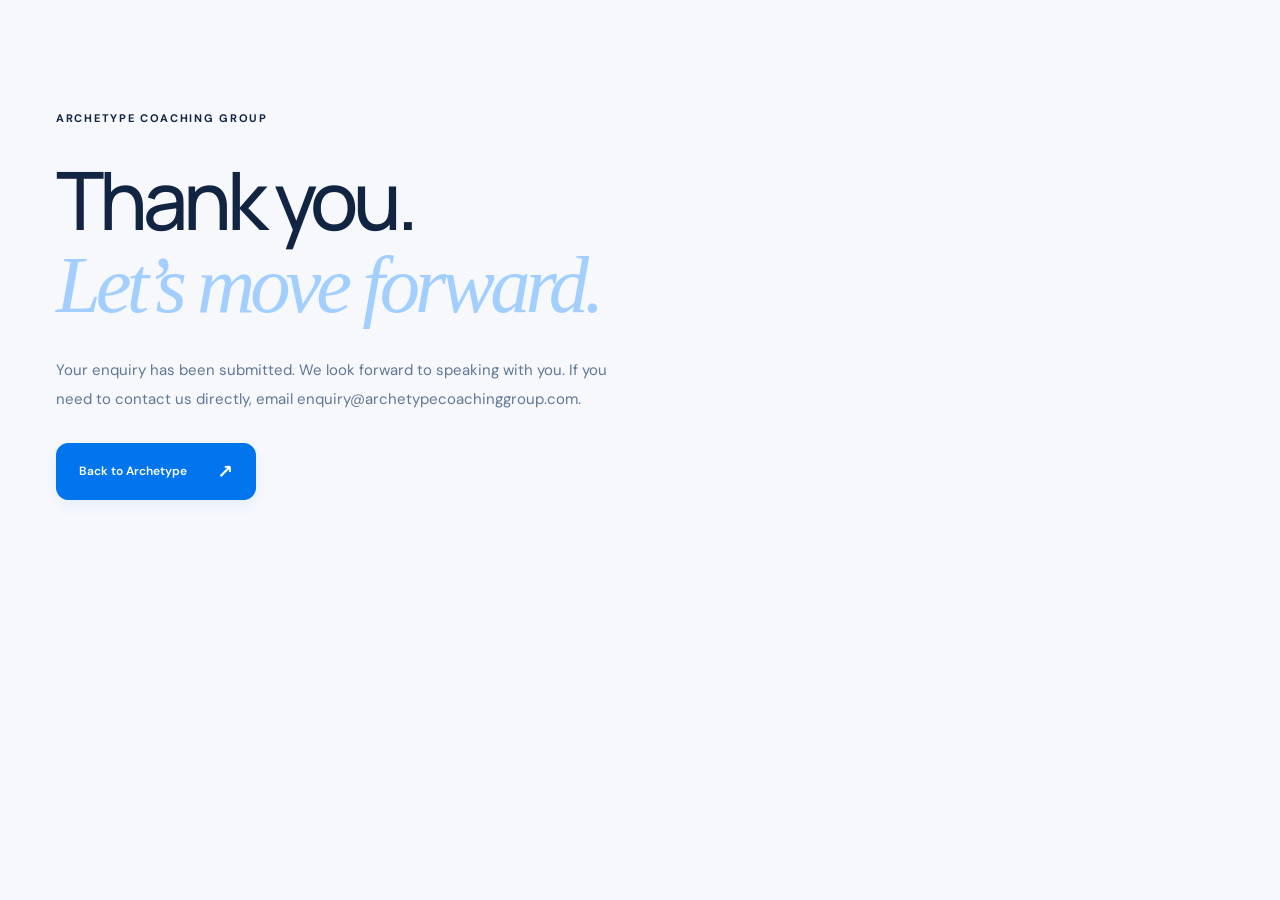
==== thank-you.html @ e826b898 "Keep contact submissions on HTTPS with inline confirmation and email fallback" ====
<!DOCTYPE html>
<html lang="en"><head><meta charset="UTF-8"><meta name="viewport" content="width=device-width, initial-scale=1"><meta name="robots" content="noindex"><title>Thank you — Archetype</title><script src="https-only.js"></script><link rel="icon" href="assets/favicon.svg" type="image/svg+xml"><link rel="stylesheet" href="styles.css"></head><body><main class="section-shell section-space"><p class="eyebrow">ARCHETYPE COACHING GROUP</p><h1 style="margin-top:30px">Thank you.<br><span class="serif-word">Let’s move forward.</span></h1><p style="margin:30px 0;max-width:560px;line-height:1.9;color:#607796">Your enquiry has been submitted. We look forward to speaking with you. If you need to contact us directly, email <a href="mailto:enquiry@archetypecoachinggroup.com">enquiry@archetypecoachinggroup.com</a>.</p><a class="button" href="/">Back to Archetype <span aria-hidden="true">↗</span></a></main></body></html>
---- styles.css ----
@font-face{font-family:'DM Sans';font-style:normal;font-weight:100 1000;font-display:swap;src:url('assets/fonts/dm-sans-latin-wght-normal.woff2') format('woff2')}
@font-face{font-family:'Manrope';font-style:normal;font-weight:200 800;font-display:swap;src:url('assets/fonts/manrope-latin-wght-normal.woff2') format('woff2')}
:root{--paper:#f6f8fc;--ink:#112441;--muted:#647896;--accent:#0075ed;--line:#dce5f1;--dark:#091b46;--sans:'DM Sans','DejaVu Sans',Arial,sans-serif;--display:'Manrope','DM Sans','DejaVu Sans',Arial,sans-serif}*{box-sizing:border-box}html{scroll-behavior:smooth;scroll-padding-top:105px}body{margin:0;background:var(--paper);color:var(--ink);font-family:var(--sans);font-size:15px;-webkit-font-smoothing:antialiased}a{color:inherit;text-decoration:none}button,input,select,textarea{font:inherit}button,a,input,select,textarea{-webkit-tap-highlight-color:transparent}button{cursor:pointer}a:focus-visible,button:focus-visible,summary:focus-visible{outline:3px solid #274580;outline-offset:6px}input:focus,select:focus,textarea:focus{outline:2px solid #274580;outline-offset:3px}::selection{background:var(--accent);color:var(--ink)}h1,h2,h3,p{margin:0}h1,h2,h3{font-family:var(--display)}.section-shell{width:calc(100% - 112px);max-width:1330px;margin-inline:auto}.section-space{padding-block:110px}.eyebrow{font-size:10px;letter-spacing:1.7px;font-weight:700;display:flex;align-items:center;gap:9px;line-height:1.6}.status-dot{display:inline-block;width:7px;height:7px;background:#274379;border-radius:50%;flex-shrink:0}.muted{color:var(--muted)}.serif-word{font-family:Georgia,'Times New Roman',serif;font-style:italic;font-weight:400;letter-spacing:-.065em}h2{font-size:clamp(38px,4.1vw,60px);line-height:1.12;letter-spacing:-2.8px;font-weight:500}.button{display:inline-flex;justify-content:space-between;align-items:center;gap:30px;border:1px solid var(--ink);background:var(--ink);color:var(--paper);padding:18px 22px;border-radius:5px;font-size:12px;font-weight:600;line-height:1.4;transition:background .2s,transform .2s}.button>span{font-size:19px;line-height:1}.button:hover{background:#353c4a;transform:translateY(-2px)}.button-small{padding:13px 17px;font-size:11px;gap:26px}.button-accent{background:var(--accent);border-color:var(--accent);color:var(--ink)}.button-accent:hover{background:#90b3f6}.text-link{display:inline-flex;gap:20px;align-items:center;font-size:12px;font-weight:600;padding-block:9px;border-bottom:1px solid currentColor}.text-link span{font-size:18px}.text-link:hover{color:#22417e}.button-row{display:flex;gap:25px;align-items:center;flex-wrap:wrap}.skip-link{position:fixed;top:-100px;left:20px;z-index:200;background:var(--ink);color:white;padding:16px}.skip-link:focus{top:12px}.site-header{height:100px;max-width:1550px;margin:auto;padding:0 56px;display:flex;align-items:center;justify-content:space-between;gap:30px;border-bottom:1px solid var(--line);background:var(--paper)}.brand{display:flex;align-items:center;gap:10px;font-size:26px;letter-spacing:-1.4px;font-weight:700;line-height:1}.brand-sub{display:block;font-size:6px;letter-spacing:2.8px;font-weight:600;margin:8px 0 0 2px}.brand-symbol{font-family:Georgia,serif;font-size:48px;line-height:1;position:relative;width:44px;letter-spacing:-5px}.brand-symbol>span{font-family:Arial,sans-serif;font-size:25px;position:absolute;right:-1px;top:1px}.site-header nav{display:flex;gap:29px;font-size:11px;font-weight:500;align-items:center}.site-header nav a{padding-block:12px;transition:color .2s}.site-header nav a:hover{color:#3c537f}.nav-dot{display:inline-block;width:5px;height:5px;margin-left:3px;vertical-align:middle;background:#426099;border-radius:50%}.menu-toggle{display:none}.hero{display:grid;grid-template-columns:1.12fr 1fr;gap:46px;padding-block:58px 55px;align-items:center}.hero-copy{padding-top:4px}.hero .eyebrow{margin-bottom:29px}h1{font-size:clamp(54px,6.3vw,91px);font-weight:500;letter-spacing:-5px;line-height:1.02}h1 .serif-word{letter-spacing:-5px}.hero-description{font-size:14px;line-height:1.85;color:#556178;margin:25px 0 28px}.hero .button{gap:22px}.hero .text-link{font-size:11px;gap:12px}.hero-bottom{display:flex;gap:13px;align-items:center;margin-top:49px}.mini-star{font-size:39px;line-height:1;font-weight:400}.hero-bottom p,.contact-promise p{font-size:10px;line-height:1.7;color:#5f6c86}.hero-bottom strong,.contact-promise strong{font-weight:500;color:var(--ink)}.hero-art{min-height:500px;align-self:stretch;position:relative;border-radius:7px;background:#dae0ea;overflow:hidden;isolation:isolate}.art-grid,.people-art-grid,.portfolio-stage-grid{position:absolute;inset:0;background-image:linear-gradient(#65738e12 1px,transparent 1px),linear-gradient(90deg,#65738e12 1px,transparent 1px);background-size:41px 41px;pointer-events:none}.art-label{position:absolute;top:26px;left:26px;font-size:8px;letter-spacing:1.3px;font-weight:600;color:#56627a}.orbit{position:absolute;width:360px;height:360px;border:1px solid #99a3b660;border-radius:50%;top:62px;left:50%;transform:translateX(-50%)}.orbit-two{width:445px;height:445px;top:20px}.sculpture{position:absolute;width:300px;height:335px;left:50%;top:50%;transform:translate(-50%,-46%) rotate(-22deg);filter:drop-shadow(15px 25px 14px #3f4c6636)}.sculpture-back{position:absolute;width:215px;height:280px;border:58px solid #7793c9;border-radius:130px 130px 105px 105px;left:55px;top:0;background:transparent;box-shadow:inset 7px 8px 12px #252d3e40,10px 0 0 #506da6,17px 3px 0 #486397;background:linear-gradient(135deg,#dee6f725,#1e3a7120);transform:rotate(23deg)}.sculpture-front{position:absolute;left:0;top:132px;width:290px;height:122px;background:linear-gradient(165deg,#a2bff7 4%,#79a0ec 35%,#4c6dae 90%);border-radius:75px;transform:rotate(-24deg);box-shadow:2px 9px 0 #5573ad,5px 16px 0 #4a659a,inset 1px 2px 6px #ccdcfb}.sculpture-dot{position:absolute;width:77px;height:77px;background:radial-gradient(circle at 28% 22%,#e0eafd,#8aaef5 35%,#3d5fa2 95%);border-radius:50%;top:1px;right:-9px;box-shadow:8px 15px 20px #262f4227}.floating-label{position:absolute;display:flex;align-items:center;gap:9px;padding:12px 14px;border-radius:6px;background:#f5f7fbed;box-shadow:0 8px 25px #404e6912;font-size:9px;z-index:2;border:1px solid #fff8}.floating-label>span:last-child{font-size:13px;margin-left:12px}.label-icon{font-size:17px}.label-people{left:20px;top:143px;transform:rotate(-6deg)}.label-tech{right:15px;bottom:116px;transform:rotate(5deg)}.art-cross{position:absolute;color:#7a87a0;font-size:22px;font-weight:400}.cross-one{top:97px;right:32px}.cross-two{bottom:96px;left:37px}.art-caption{position:absolute;bottom:24px;left:26px;right:26px;display:flex;justify-content:space-between;align-items:end;font-size:8px;letter-spacing:1.1px;line-height:1.8;color:#4f5a70}.art-caption-mark{font-size:32px;letter-spacing:-3px;color:#465269;font-family:Georgia,serif}.capability-strip{display:flex;justify-content:space-around;align-items:center;border-block:1px solid var(--line);padding:24px 35px;gap:25px;text-transform:uppercase;font-size:10px;letter-spacing:1.5px;font-weight:600}.capability-strip i{font-size:22px;font-style:normal;color:#677694;line-height:1}.section-heading{display:grid;grid-template-columns:.52fr 1fr;gap:40px;margin-bottom:45px}.section-heading>.eyebrow{align-self:start;padding-top:8px}.section-heading>div{display:flex;justify-content:space-between;gap:35px;align-items:end}.section-heading h2{font-size:42px;letter-spacing:-2px;flex-shrink:0}.section-heading>div>p{max-width:260px;font-size:12px;line-height:1.85;color:#5f6c86;margin-bottom:3px}.service-grid{display:grid;grid-template-columns:repeat(3,1fr);gap:16px}.service-card{padding:29px 29px 22px;border:1px solid var(--line);border-radius:6px;display:flex;flex-direction:column;transition:transform .25s,background .25s;background:#f5f7fa}.service-card:hover{transform:translateY(-6px);background:#e6e9ef}.service-card.accent-card{background:var(--accent);border-color:var(--accent)}.service-card.accent-card:hover{background:#8baff6}.card-top{display:flex;justify-content:space-between;align-items:center;margin-bottom:34px}.service-icon{font-size:35px;line-height:1}.portfolio-icon{font-size:38px}.card-number{font-size:9px;color:#64728e}.service-card h3{font-size:29px;line-height:1.16;letter-spacing:-1px;font-weight:500;margin-bottom:17px}.service-card>p{font-size:12px;line-height:1.85;color:#59657d;max-width:290px;margin-bottom:30px}.accent-card>p{color:#2a3c5f}.card-footer{border-top:1px solid #70809f40;padding-top:18px;margin-top:auto;display:flex;justify-content:space-between;align-items:center;gap:10px}.card-footer>span:first-child{font-size:8px;font-weight:600;letter-spacing:.8px}.round-arrow{display:grid;place-items:center;width:30px;height:30px;border:1px solid #a6afc2;border-radius:50%;font-size:17px}.systems-section{background:var(--dark);color:#e8edf6;position:relative;overflow:hidden}.systems-intro{display:grid;grid-template-columns:1fr .75fr;gap:80px;align-items:end;margin-bottom:55px}.systems-intro .eyebrow{color:#bac1ce;margin-bottom:25px}.systems-section .status-dot{background:var(--accent)}.systems-intro h2{font-size:73px;letter-spacing:-3px}.systems-description{padding-bottom:6px}.systems-description>p:first-child{font-family:var(--display);font-size:23px;line-height:1.4;letter-spacing:-.6px;color:#e8ebf2;margin-bottom:17px}.systems-description>p:nth-child(2){font-size:12px;line-height:1.9;color:#a0a9bb;margin-bottom:26px;max-width:400px}.systems-layout{display:grid;grid-template-columns:1.1fr 1fr;gap:75px;align-items:center}.system-visual{border:1px solid #424b5c;border-radius:7px;padding:24px;background:#252a34;position:relative;overflow:hidden}.visual-top{display:flex;justify-content:space-between;align-items:center;font-size:8px;letter-spacing:1.1px;color:#b6bdcc}.visual-top>span:first-child{display:flex;gap:8px;align-items:center}.visual-top .status-dot{width:5px;height:5px}.visual-top>span:last-child{font-size:18px}.connection-diagram{height:265px;position:relative;max-width:390px;margin:auto}.diagram-line{position:absolute;background:#485979;opacity:.7}.horizontal{height:1px;width:75%;top:50%;left:12.5%}.vertical{height:75%;width:1px;left:50%;top:12.5%}.diagram-ring{width:177px;height:177px;position:absolute;top:50%;left:50%;transform:translate(-50%,-50%);border:1px dashed #485979;border-radius:50%}.node{position:absolute;font-size:9px;background:#2c333f;border:1px solid #485979;border-radius:5px;padding:10px 12px;display:flex;gap:14px;align-items:center;color:#cad1de;z-index:1;white-space:nowrap}.node b{font-weight:400;font-size:18px;color:var(--accent)}.node-top{top:16px;left:50%;transform:translateX(-50%)}.node-left{left:0;top:50%;transform:translateY(-50%)}.node-right{right:0;top:50%;transform:translateY(-50%)}.node-bottom{bottom:14px;left:50%;transform:translateX(-50%)}.center-node{position:absolute;top:50%;left:50%;transform:translate(-50%,-50%);width:77px;height:77px;border-radius:18px;background:var(--accent);box-shadow:0 0 48px #2166ed17;color:#1f2635;display:flex;justify-content:center;align-items:center;font:65px Georgia,serif;letter-spacing:-8px;padding-right:7px;z-index:2}.center-node span{font:29px Arial,sans-serif;align-self:flex-start;padding-top:10px;margin-left:-5px}.system-visual>p{text-align:center;font-size:14px;line-height:1.8;letter-spacing:-.3px}.system-visual>p>span{font-size:10px;color:#96a0b4;letter-spacing:0}.system-list article{display:flex;gap:22px;padding-block:24px;border-bottom:1px solid #3d4657}.system-list article:first-child{padding-top:0}.system-list article>span{color:#7990bc;font-size:10px;padding-top:5px}.system-list h3{font-size:19px;font-weight:500;letter-spacing:-.5px;margin-bottom:11px}.system-list p{font-size:12px;color:#a0a9bb;line-height:1.9;max-width:335px}.systems-footnote{display:flex;justify-content:space-between;gap:20px;border-top:1px solid #3d4657;margin-top:50px;padding-top:23px}.systems-footnote>span:first-child{font-size:8px;letter-spacing:1.2px;color:#98a2b6}.systems-footnote>span:last-child{font-size:11px;color:#bbc2cf}.systems-footnote>span:last-child span{margin-left:20px}.portfolio-section{display:grid;grid-template-columns:1fr 1.13fr;gap:65px;align-items:center}.product-name{display:flex;align-items:center;gap:5px;font-size:16px;font-weight:700;letter-spacing:-.6px;margin-top:29px;margin-bottom:26px}.product-name>span:last-child{font-weight:400}.product-symbol{font-size:25px;margin-right:5px;color:#37548b}.portfolio-copy h2{font-size:45px;letter-spacing:-2px;line-height:1.15}.portfolio-copy>p:not(.eyebrow){font-size:12px;line-height:1.9;color:#5e6b84;max-width:390px}.portfolio-copy .portfolio-lead{font-size:16px!important;color:var(--ink)!important;margin-block:23px 11px}.portfolio-points{padding:0;list-style:none;margin:23px 0 28px;display:grid;gap:12px;font-size:11px}.portfolio-points li:before{content:'✓';display:inline-block;color:#2a4a87;margin-right:11px;font-weight:600}.demo-note{display:block;font-size:9px;color:#63718b;margin-top:12px}.portfolio-stage{background:#dee3ed;border-radius:7px;min-height:535px;position:relative;padding:75px 25px 62px;isolation:isolate}.product-tag{font-size:8px;letter-spacing:1px;position:absolute;top:28px;left:25px;display:flex;gap:7px;align-items:center;color:#535e74}.product-tag .status-dot{width:5px;height:5px}.app-window{background:#f9fbfe;border-radius:8px;overflow:hidden;border:1px solid #c9d0dc;box-shadow:9px 20px 35px #3c4c6c20;position:relative;transform:perspective(1100px) rotateY(-8deg) rotateX(3deg);z-index:1;width:100%}.app-bar{height:34px;display:flex;align-items:center;justify-content:space-between;padding:0 12px;border-bottom:1px solid #dee3eb;font-size:7px;color:#5b6880;background:#eef1f6}.window-dots{display:flex;gap:4px}.window-dots i{width:4px;height:4px;background:#bdc4d1;border-radius:50%}.app-body{display:grid;grid-template-columns:99px 1fr;min-height:335px}.app-sidebar{padding:20px 10px;background:#e6ebf4;border-right:1px solid #d8deea;display:flex;flex-direction:column;gap:7px}.app-logo{font:27px Georgia,serif;letter-spacing:-4px;padding:0 7px 14px}.app-nav{display:flex;align-items:center;gap:6px;font-size:13px;border-radius:4px;padding:7px 6px;color:#57637a}.app-nav>span{font-size:7px}.app-nav.active{background:#b4c8ef;color:#283857}.app-sidebar-bottom{font-size:5px;letter-spacing:.8px;margin-top:auto;color:#74829c;padding:20px 4px 0}.app-content{padding:20px 19px}.app-greeting{display:flex;justify-content:space-between;align-items:center;font-size:6px;letter-spacing:1px;color:#59657d;margin-bottom:8px}.avatar{display:grid;place-items:center;width:20px;height:20px;border-radius:50%;background:#cdd7eb;color:#3a4a6a;font-size:8px;letter-spacing:0}.app-content h3{font-size:24px;line-height:1.08;font-weight:500;letter-spacing:-1px}.app-content>p{font-size:7px;color:#697895;margin-top:8px}.app-metrics{display:grid;grid-template-columns:1fr 1fr;gap:8px;margin-top:17px}.app-metrics>div{padding:11px 9px;border:1px solid #d7dde9;border-radius:5px}.app-metrics span{font-size:6px;color:#6d7c98;display:block;margin-bottom:6px}.app-metrics strong{font-size:8px;font-weight:500;display:flex;justify-content:space-between;gap:4px}.app-metrics i{font-style:normal;color:#31518f}.journey-card{background:#dee5f4;margin-top:10px;padding:12px;border-radius:5px}.journey-card>div:first-child span{display:block;font-size:5px;letter-spacing:.6px;color:#64728d}.journey-card strong{font-size:9px;letter-spacing:-.2px;font-weight:500;display:block;margin-top:5px}.journey-bars{display:flex;align-items:end;gap:9px;height:57px;border-bottom:1px solid #b6c2d8;padding-top:10px}.journey-bars i{flex:1;background:#9db4e2;border-radius:3px 3px 0 0;height:18%}.journey-bars i:nth-child(2){height:30%}.journey-bars i:nth-child(3){height:25%}.journey-bars i:nth-child(4){height:47%}.journey-bars i:nth-child(5){height:40%}.journey-bars i:nth-child(6){height:65%}.journey-bars i:nth-child(7){height:61%}.journey-bars i:nth-child(8){height:81%}.journey-bars i:nth-child(9){height:100%;background:#47639a}.chart-label{display:flex;justify-content:space-between;font-size:4px;color:#65738f;letter-spacing:.4px;margin-top:5px}.app-bottom-card{display:flex;align-items:center;gap:8px;border:1px solid #d7dde9;border-radius:5px;padding:10px;margin-top:10px}.app-file{font-size:18px;color:#3f5b90}.app-bottom-card>div{flex:1}.app-bottom-card strong{display:block;font-size:7px;font-weight:500}.app-bottom-card>div>span{display:block;font-size:5px;color:#73809b;margin-top:4px}.app-bottom-card>span:last-child{font-size:13px}.floating-product-note{position:absolute;right:4px;bottom:54px;z-index:2;background:var(--accent);padding:14px 20px;display:flex;gap:11px;align-items:center;border-radius:5px;box-shadow:0 5px 15px #51638615;transform:rotate(-4deg)}.floating-product-note>span{font-size:31px}.floating-product-note>div{font-size:10px;line-height:1.6}.floating-product-note strong{font-weight:600}.concept-caption{position:absolute;bottom:18px;left:20px;right:20px;text-align:center;font-size:5px;letter-spacing:.65px;color:#5d6a84;line-height:1.8}.people-section{display:grid;grid-template-columns:1.05fr 1fr;gap:90px;padding-top:0;align-items:center}.people-art{background:#bfc9dd;min-height:520px;border-radius:6px;position:relative;overflow:hidden;padding:27px 30px;color:#2f384b}.people-art-label{font-size:8px;letter-spacing:1.3px}.people-sculpture{height:230px;position:relative;max-width:330px;margin:20px auto 10px}.people-sculpture i{position:absolute;display:block;width:122px;height:122px;border:35px solid #c9d5ec;border-radius:50%;box-shadow:inset 3px 3px 6px #3c4d6e20,8px 10px 0 #8999b9,10px 19px 20px #4a5c7f25;top:17px;left:50%;transform:translateX(-50%)}.people-sculpture i:nth-child(2){left:29%;top:100px;border-color:#d8e1f4}.people-sculpture i:nth-child(3){left:70%;top:100px;border-color:#899ec7;z-index:-1}.people-art>p{font-family:var(--display);font-size:39px;line-height:1.05;font-weight:500;letter-spacing:-1.7px;position:relative}.people-art>p>span{font-family:Georgia,serif;font-style:italic;font-size:44px}.people-art-footer{position:absolute;bottom:26px;left:30px;right:30px;display:flex;justify-content:space-between;align-items:center;font-size:7px;letter-spacing:1px;border-top:1px solid #7384a580;padding-top:17px}.people-art-footer b{font-size:20px;font-weight:400}.people-copy .eyebrow{margin-bottom:24px}.people-copy h2{font-size:43px;letter-spacing:-2px}.people-copy>p:not(.eyebrow){font-size:12px;line-height:1.9;color:#5e6b84;margin-block:23px 20px;max-width:410px}.people-services{margin-bottom:22px}.people-services details{border-bottom:1px solid var(--line)}.people-services summary{list-style:none;padding:17px 0;display:flex;justify-content:space-between;align-items:center;gap:15px;font-size:12px;font-weight:500;cursor:pointer}.people-services summary::-webkit-details-marker{display:none}.people-services summary span{font-size:20px;font-weight:400;color:#65738e;transition:transform .2s}.people-services details[open] summary span{transform:rotate(45deg)}.people-services details p{font-size:12px;color:#58647b;line-height:1.8;padding:0 20px 18px 0}.approach-section{background:#e6e9ef;border-block:1px solid #d6dbe5}.approach-section .section-heading>div{gap:30px}.approach-section .section-heading h2{font-size:38px}.process-grid{display:grid;grid-template-columns:repeat(3,1fr);gap:47px;margin-top:52px}.process-number{display:flex;justify-content:space-between;border-top:1px solid #bcc3d2;padding-top:17px;font-size:11px;color:#5c6982}.process-number i{font-style:normal;font-size:18px}.process-grid h3{font-size:24px;letter-spacing:-.8px;font-weight:500;margin-top:28px;margin-bottom:13px}.process-grid p{font-size:12px;line-height:1.9;color:#5d6a83;max-width:285px}.contact-section{display:grid;grid-template-columns:1fr 1fr;gap:105px}.contact-copy .eyebrow{margin-bottom:30px}.contact-copy h2{font-size:57px;letter-spacing:-2.5px;line-height:1.1}.contact-copy>p:not(.eyebrow){font-size:13px;line-height:1.9;color:#5f6c86;margin-block:27px 30px;max-width:350px}.contact-email{display:flex;align-items:center;gap:16px;font-size:12px;letter-spacing:-.1px;text-decoration:underline;text-underline-offset:5px;overflow-wrap:anywhere}.contact-email>span{font-size:20px}.contact-promise{display:flex;gap:15px;align-items:center;margin-top:45px}.enquiry-form{background:#e6e9ef;border:1px solid #d7dce5;padding:30px;border-radius:6px}.form-row{display:grid;grid-template-columns:1fr 1fr;gap:17px}.field{margin-bottom:20px;min-width:0}.field label{display:block;font-size:10px;font-weight:600;margin-bottom:9px}.field label>span{color:#63718c}.field input,.field select,.field textarea{display:block;width:100%;border:1px solid #ccd3df;border-radius:3px;padding:12px;background:#f2f4f9;color:var(--ink);font-size:11px;line-height:1.5;min-width:0}.field input::placeholder,.field textarea::placeholder{color:#6d7b97}.field textarea{resize:vertical;min-height:94px}.form-notice{font-size:9px;color:#59657d;line-height:1.8;margin-bottom:17px}.enquiry-form .button{width:100%}.form-status{font-size:10px;line-height:1.7;margin-top:10px;color:#2c4169}.site-footer{padding-bottom:27px}.footer-top{display:flex;justify-content:space-between;align-items:center;padding-block:37px;border-top:1px solid var(--line)}.footer-top>p{font-size:14px;letter-spacing:-.3px;color:#5d6a83}.back-top{font-size:10px;display:flex;gap:20px;align-items:center}.back-top>span{font-size:18px}.footer-bottom{display:flex;align-items:center;justify-content:space-between;border-top:1px solid var(--line);padding-top:22px;gap:22px;font-size:8px;color:#64718c}.footer-bottom nav{display:flex;gap:23px}.footer-bottom>span:last-child{font-size:7px;letter-spacing:1px;display:flex;align-items:center;gap:17px}.footer-star{font-size:19px;color:#41506e}
@media(min-width:1500px){.hero-art{min-height:555px}.hero{padding-block:70px}.hero-description{font-size:16px}.sculpture{transform:translate(-50%,-46%) rotate(-22deg) scale(1.15)}.hero-bottom{margin-top:60px}}
@media(max-width:1150px){.site-header{padding-inline:32px;gap:20px}.section-shell{width:calc(100% - 64px)}.site-header nav{gap:18px;font-size:10px}.brand{font-size:23px}.hero{gap:25px}h1{font-size:66px;letter-spacing:-4px}.hero .text-link{font-size:10px}.hero .button-row{gap:17px}.hero-art{min-height:470px}.hero-description{font-size:12px}.section-heading{grid-template-columns:.34fr 1fr;gap:25px}.section-heading>div{gap:25px}.section-heading h2{font-size:35px}.section-heading>div>p{font-size:11px;max-width:225px}.service-card{padding:24px}.service-card h3{font-size:26px}.systems-layout{gap:40px}.portfolio-section{gap:35px}.portfolio-copy h2{font-size:39px}.portfolio-stage{padding-inline:15px}.people-section{gap:45px}.contact-section{gap:55px}.contact-copy h2{font-size:49px}.approach-section .section-heading h2{font-size:33px}.process-grid{gap:30px}.app-body{grid-template-columns:85px 1fr}.app-content{padding:18px 12px}.app-nav{gap:4px;padding-inline:4px}.app-nav>span{font-size:6px}.app-content h3{font-size:22px}.floating-product-note{right:-6px}.card-footer>span:first-child{font-size:7px;letter-spacing:.5px}}
@media(max-width:900px){.site-header{height:85px;padding-inline:25px}.section-shell{width:calc(100% - 50px)}.site-header nav{gap:14px;font-size:9px}.header-cta{gap:12px;padding:11px 13px}.site-header .brand{font-size:20px;gap:7px}.brand-sub{font-size:5px;letter-spacing:2.2px}.brand-symbol{font-size:42px;width:36px}.brand-symbol>span{font-size:22px}.hero{gap:22px}.hero .eyebrow{font-size:8px;margin-bottom:22px}h1{font-size:55px;letter-spacing:-3.5px}h1 .serif-word{letter-spacing:-3.5px}.hero-description{font-size:11px}.desktop-break{display:none}.hero-art{min-height:435px}.sculpture{transform:translate(-50%,-48%) rotate(-22deg) scale(.8)}.floating-label{font-size:8px;padding:10px}.label-people{left:10px;top:128px}.label-tech{right:10px;bottom:101px}.art-label{font-size:6px;left:18px}.art-caption{left:18px;right:18px;font-size:6px}.hero .button{font-size:10px;padding:14px 16px;gap:10px}.hero .button-row{gap:12px}.hero-bottom{margin-top:29px}.capability-strip{font-size:8px;letter-spacing:.7px;padding-inline:20px;gap:15px}.section-space{padding-block:80px}.section-heading{display:block}.section-heading>.eyebrow{margin-bottom:25px;padding-top:0}.section-heading h2{font-size:39px}.section-heading>div>p{font-size:12px;max-width:280px}.service-card{padding:20px}.service-card h3{font-size:24px}.service-card>p{font-size:11px}.card-footer>span:first-child{max-width:110px;line-height:1.7}.systems-intro{gap:40px;grid-template-columns:1fr 1fr}.systems-intro h2{font-size:62px}.systems-description>p:first-child{font-size:20px}.systems-layout{gap:30px;grid-template-columns:1fr 1fr}.system-visual{padding:17px}.node{font-size:7px;padding:8px;gap:6px}.center-node{width:66px;height:66px;font-size:56px}.center-node span{font-size:25px}.diagram-ring{width:145px;height:145px}.system-list h3{font-size:17px}.system-list p{font-size:11px}.system-list article{gap:15px;padding-block:20px}.portfolio-section{grid-template-columns:1fr 1fr;gap:30px}.portfolio-copy h2{font-size:32px;letter-spacing:-1.6px}.portfolio-stage{min-height:470px;padding-top:70px;padding-inline:10px}.app-body{grid-template-columns:58px 1fr;min-height:305px}.app-sidebar{padding-inline:6px}.app-nav{justify-content:center}.app-nav>span{display:none}.app-sidebar-bottom{font-size:4px;line-height:1.8;padding-inline:0}.app-logo{font-size:24px;padding-inline:3px}.app-content{padding:14px 10px}.app-content h3{font-size:20px}.app-metrics strong{font-size:6px}.app-metrics>div{padding:9px 7px}.app-greeting{font-size:5px;letter-spacing:.6px}.app-content>p{font-size:6px}.journey-bars{gap:6px}.app-bottom-card strong{font-size:6px}.app-bottom-card{padding:8px;gap:6px}.floating-product-note{padding:12px 14px;bottom:43px}.floating-product-note>div{font-size:8px}.concept-caption{font-size:4px;letter-spacing:.4px}.people-section{gap:35px;padding-top:0}.people-copy h2{font-size:34px}.people-art{min-height:510px;padding-inline:22px}.people-art>p{font-size:34px}.people-sculpture{transform:scale(.85);margin-inline:-15px}.people-art-footer{left:22px;right:22px;font-size:6px}.people-services summary{font-size:11px}.contact-section{gap:35px}.contact-copy h2{font-size:42px}.contact-copy .eyebrow{font-size:8px}.contact-email{font-size:10px;gap:8px}.enquiry-form{padding:23px}.form-row{gap:11px}.field label{font-size:9px}.field input,.field select,.field textarea{font-size:10px;padding:10px}.footer-bottom{flex-wrap:wrap}.footer-bottom>span:last-child{margin-left:auto}}
@media(max-width:700px){html{scroll-padding-top:85px}.section-shell{width:calc(100% - 40px)}.site-header{height:78px;padding-inline:20px;gap:15px;position:relative;z-index:20}.site-header .brand{font-size:24px}.brand-symbol{width:41px;font-size:46px}.brand-symbol>span{font-size:24px}.brand-sub{font-size:5px;letter-spacing:2.9px}.header-cta{margin-left:auto;font-size:10px;padding:11px 13px;gap:14px}.menu-toggle{display:flex;flex-direction:column;justify-content:center;gap:5px;width:31px;height:36px;flex-shrink:0;border:0;background:transparent;padding:4px}.menu-toggle span{height:1px;width:23px;background:var(--ink);transition:transform .2s}.menu-toggle[aria-expanded=true] span:first-child{transform:translateY(3px) rotate(45deg)}.menu-toggle[aria-expanded=true] span:last-child{transform:translateY(-3px) rotate(-45deg)}.site-header nav{display:none;position:absolute;top:77px;left:0;right:0;background:var(--paper);border-bottom:1px solid var(--line);padding:18px 24px 25px;box-shadow:0 18px 20px #1f263210;font-size:14px;flex-direction:column;align-items:stretch;gap:3px}.site-header nav.is-open{display:flex}.site-header nav a{padding:12px}.hero{grid-template-columns:1fr;gap:35px;padding-block:40px}.hero .eyebrow{font-size:8px;margin-bottom:25px}h1{font-size:clamp(58px,12vw,83px);letter-spacing:-3.7px}.hero-description{font-size:13px;max-width:390px;line-height:1.85;margin-block:23px}.hero .button{font-size:11px;padding:16px 17px;gap:19px}.hero .text-link{font-size:10px;gap:10px}.hero .button-row{gap:20px}.hero-bottom{display:none}.hero-art{min-height:400px}.art-label{font-size:8px;left:23px}.sculpture{transform:translate(-50%,-45%) rotate(-22deg) scale(.95)}.label-people{left:23px;top:103px;font-size:9px;padding:12px}.label-tech{right:20px;bottom:96px;font-size:9px;padding:12px}.art-caption{font-size:7px;left:23px;right:23px}.orbit-one{width:300px;height:300px;top:40px}.orbit-two{width:390px;height:390px;top:-5px}.cross-one{top:70px}.cross-two{bottom:76px}.capability-strip{display:grid;grid-template-columns:1fr auto 1fr;padding:21px 20px;gap:18px 15px;text-align:center;font-size:8px;letter-spacing:1px}.capability-strip i{font-size:17px}.capability-strip i:nth-child(4),.capability-strip i:nth-child(8){display:none}.section-space{padding-block:65px}.section-heading{margin-bottom:30px}.section-heading>.eyebrow{font-size:8px;margin-bottom:21px}.section-heading>div{display:block}.section-heading h2{font-size:37px;letter-spacing:-1.8px}.section-heading>div>p{font-size:12px;max-width:380px;margin-top:21px}.service-grid{grid-template-columns:1fr;gap:14px}.service-card{padding:25px}.card-top{margin-bottom:26px}.service-card h3{font-size:31px}.service-card h3 br{display:none}.service-card>p{font-size:12px;max-width:390px;margin-bottom:25px}.card-footer>span:first-child{font-size:8px;max-width:none;letter-spacing:.8px}.service-icon{font-size:34px}.card-number{font-size:10px}.systems-intro{grid-template-columns:1fr;gap:30px;margin-bottom:35px}.systems-intro .eyebrow{font-size:8px;margin-bottom:23px}.systems-intro h2{font-size:64px}.systems-description>p:first-child{font-size:22px}.systems-description>p:nth-child(2){font-size:12px;max-width:420px}.systems-layout{grid-template-columns:1fr;gap:32px}.system-visual{padding:22px}.connection-diagram{height:280px;max-width:355px}.node{font-size:9px;padding:11px 12px;gap:12px}.center-node{width:75px;height:75px;font-size:62px}.diagram-ring{width:175px;height:175px}.system-list article{padding-block:23px;gap:20px}.system-list h3{font-size:20px}.system-list p{font-size:12px;max-width:none}.systems-footnote{margin-top:32px;display:block}.systems-footnote>span:first-child{display:block;margin-bottom:12px}.systems-footnote>span:last-child{font-size:10px}.portfolio-section{grid-template-columns:1fr;gap:35px}.portfolio-copy .eyebrow{font-size:8px}.portfolio-copy h2{font-size:42px;letter-spacing:-2px}.portfolio-copy>p:not(.eyebrow){max-width:430px}.portfolio-stage{min-height:500px;max-width:500px;width:100%;margin:auto;padding:65px 20px 65px}.app-body{grid-template-columns:80px 1fr;min-height:330px}.app-sidebar{padding-inline:7px}.app-nav{justify-content:start;font-size:13px;gap:5px}.app-nav>span{display:inline;font-size:6px}.app-logo{padding-left:8px}.app-sidebar-bottom{font-size:5px;padding-inline:4px}.app-content{padding:18px 13px}.app-content h3{font-size:25px}.app-content>p{font-size:7px}.app-greeting{font-size:6px}.app-metrics strong{font-size:7px}.app-metrics span{font-size:6px}.app-metrics>div{padding:10px 8px}.app-bottom-card strong{font-size:7px}.app-bottom-card{padding:10px}.journey-card strong{font-size:10px}.floating-product-note{right:9px;bottom:43px;padding:14px 18px}.floating-product-note>div{font-size:9px}.concept-caption{font-size:4.7px;letter-spacing:.4px}.people-section{grid-template-columns:1fr;gap:37px;padding-top:0}.people-art{min-height:470px;padding:25px;order:2}.people-art>p{font-size:38px}.people-art-footer{left:25px;right:25px;font-size:7px}.people-sculpture{transform:scale(.9);height:200px;margin-top:10px;margin-bottom:10px}.people-copy h2{font-size:38px}.people-copy .eyebrow{font-size:8px}.people-copy>p:not(.eyebrow){max-width:none}.people-services summary{font-size:12px;padding-block:18px}.approach-section .section-heading h2{font-size:34px}.process-grid{grid-template-columns:1fr;gap:30px;margin-top:35px}.process-grid h3{font-size:25px;margin-top:19px}.process-grid p{max-width:none}.process-number{padding-top:15px}.contact-section{grid-template-columns:1fr;gap:35px}.contact-copy h2{font-size:49px}.contact-copy>p:not(.eyebrow){max-width:400px;margin-block:23px}.contact-email{font-size:12px}.contact-promise{margin-top:28px}.enquiry-form{padding:24px}.field label{font-size:10px}.field input,.field select,.field textarea{font-size:12px;padding:12px}.form-row{gap:13px}.form-notice{font-size:10px}.footer-top{flex-wrap:wrap;gap:25px;padding-block:30px}.footer-top .brand{font-size:24px}.footer-top>p{order:3;width:100%;font-size:13px}.back-top{margin-left:auto}.footer-bottom{font-size:8px;gap:20px}.footer-bottom nav{width:100%;gap:24px}.footer-bottom>span:last-child{margin:0}.site-footer{padding-bottom:25px}}
@media(max-width:370px){.header-cta{padding:10px;font-size:9px;gap:8px}.site-header .brand{font-size:21px}.site-header{gap:9px}.hero .button-row{gap:14px}.hero .button{font-size:10px;gap:12px}.hero .text-link{font-size:9px}.hero-art{min-height:355px}.sculpture{transform:translate(-50%,-43%) rotate(-22deg) scale(.8)}.label-people{left:12px;font-size:8px}.label-tech{right:12px;font-size:8px;bottom:80px}.node{font-size:8px;padding:10px;gap:6px}.portfolio-copy h2{font-size:37px}.portfolio-stage{padding-inline:12px}.app-body{grid-template-columns:65px 1fr}.app-nav>span{font-size:5px}.app-content h3{font-size:23px}.contact-copy h2{font-size:43px}.contact-email{font-size:10px}.enquiry-form{padding:20px}.form-row{grid-template-columns:1fr;gap:0}}
@media(prefers-reduced-motion:reduce){html{scroll-behavior:auto}*,*:before,*:after{animation:none!important;transition:none!important}.service-card:hover,.button:hover{transform:none}}

.people-sculpture{isolation:isolate}

.service-card{min-width:0}
/* Editorial refinement: clearer hierarchy, more readable content, quieter detail. */
@media(min-width:901px){
  .site-header nav{font-size:12px;gap:30px}
  .eyebrow{font-size:11px}
  .hero-description{font-size:16px;line-height:1.8;max-width:520px}
  .hero .button,.hero .text-link{font-size:12px}
  .hero-bottom p{font-size:11px}
  .section-heading>div>p{font-size:14px;max-width:290px;line-height:1.8}
  .section-heading{grid-template-columns:.4fr 1fr}
  .section-heading h2{font-size:43px}
  .service-card{padding:32px 28px 25px}
  .service-card h3{font-size:32px;letter-spacing:-1.2px}
  .service-card>p{font-size:14px;line-height:1.8;margin-bottom:34px}
  .card-top{margin-bottom:42px}
  .card-number{font-size:11px}
  .card-footer>span:first-child{font-size:9px;letter-spacing:.6px}
  .round-arrow{width:35px;height:35px}
  .systems-description>p:nth-child(2),.system-list p{font-size:14px;line-height:1.85}
  .system-list h3{font-size:22px}
  .system-list article{padding-block:27px}
  .systems-description>p:first-child{font-size:26px}
  .portfolio-copy>p:not(.eyebrow){font-size:14px;line-height:1.85}
  .portfolio-copy .portfolio-lead{font-size:18px!important}
  .portfolio-points{font-size:13px;gap:14px}
  .portfolio-stage{min-height:590px;padding-top:82px;padding-bottom:70px}
  .app-body{grid-template-columns:110px 1fr;min-height:395px}
  .app-nav>span{font-size:9px}
  .app-content{padding:23px 20px}
  .app-content h3{font-size:29px}
  .app-greeting{font-size:8px;letter-spacing:.6px}
  .app-content>p{font-size:9px}
  .app-metrics span{font-size:8px}
  .app-metrics strong{font-size:10px}
  .app-metrics>div{padding:12px 10px}
  .journey-card{padding:15px}
  .journey-card>div:first-child span{font-size:7px}
  .journey-card strong{font-size:12px}
  .journey-bars{height:70px}
  .chart-label{font-size:6px}
  .app-bottom-card strong{font-size:9px}
  .app-bottom-card>div>span{font-size:7px}
  .app-bar{font-size:9px;height:37px}
  .product-tag{font-size:9px}
  .concept-caption{font-size:7px;letter-spacing:.5px}
  .demo-note{font-size:11px;line-height:1.7}
  .people-copy>p:not(.eyebrow),.people-services details p{font-size:14px;line-height:1.85}
  .people-services summary{font-size:14px;padding-block:19px}
  .people-art{min-height:560px}
  .people-sculpture{margin-top:35px;margin-bottom:20px}
  .process-grid p{font-size:14px;line-height:1.85;max-width:320px}
  .process-grid h3{font-size:28px}
  .contact-copy>p:not(.eyebrow){font-size:15px;max-width:390px}
  .contact-email{font-size:14px}
  .field label{font-size:12px}
  .field input,.field select,.field textarea{font-size:13px;padding:13px}
  .form-notice{font-size:11px}
  .footer-bottom{font-size:10px}
  .footer-bottom>span:last-child{font-size:9px}
}
@media(min-width:901px) and (max-width:1150px){
  .section-heading{display:block}
  .section-heading>.eyebrow{margin-bottom:25px}
  .section-heading h2{font-size:39px}
  .section-heading>div>p{max-width:300px}
  .app-body{grid-template-columns:85px 1fr}
  .app-nav>span{font-size:7px}
  .app-content{padding:19px 12px}
  .app-metrics strong{font-size:8px}
  .card-footer>span:first-child{font-size:8px}
}
@media(max-width:700px){
  .hero-description,.service-card>p,.systems-description>p:nth-child(2),.system-list p,.portfolio-copy>p:not(.eyebrow),.people-copy>p:not(.eyebrow),.people-services details p,.process-grid p{font-size:14px;line-height:1.85}
  .section-heading>div>p{font-size:14px}
  .people-services summary{font-size:13px}
  .portfolio-points{font-size:12px}
  .contact-copy>p:not(.eyebrow){font-size:14px}
  .field input,.field select,.field textarea{font-size:16px}
  .field label{font-size:11px}
  .demo-note{font-size:10px}
}
.hero-art{box-shadow:inset 0 0 0 1px #1a223306}
.service-card{box-shadow:0 2px 3px #18213203;transition:transform .25s,background .25s,box-shadow .25s}
.service-card:hover{box-shadow:0 15px 35px #1821320c}
.round-arrow{transition:background .2s,color .2s,transform .2s}
.service-card:hover .round-arrow{background:var(--ink);color:var(--paper);transform:rotate(8deg)}
.app-window{transition:transform .7s cubic-bezier(.2,.8,.2,1),box-shadow .7s}
.portfolio-stage:hover .app-window{transform:perspective(1100px) rotateY(-3deg) rotateX(1deg);box-shadow:12px 25px 45px #3c4c6c25}
@media(prefers-reduced-motion:reduce){.portfolio-stage:hover .app-window{transform:perspective(1100px) rotateY(-8deg) rotateX(3deg)}}
/* Portfolio brand palette, matched to the supplied workspace screenshot. */
:root{--navy:#091b46;--royal:#214fb4;--accent:#0075ed;--ice:#e8f0ff;--paper:#f6f8fc;--ink:#112441;--muted:#647896;--line:#dce5f1;--dark:#091b46}
body{background:var(--paper)}
::selection{background:#aad4ff;color:#091b46}
a:focus-visible,button:focus-visible,summary:focus-visible{outline-color:#168bff}
input:focus,select:focus,textarea:focus{outline-color:#0075ed}
.site-header{max-width:none;background:#091b46;color:#f8fbff;border-color:#ffffff15}
.site-header .brand{color:#fff}
.brand-symbol{display:grid;place-items:center;width:44px;height:46px;border:1px solid #b9daff40;background:#b8d6ff12;border-radius:12px;color:#95cdff;letter-spacing:0}
.brand-symbol svg{width:30px;height:30px}
.brand-period{color:#30a7ff}
.brand-sub{color:#84a9d7}
.site-header nav a:hover{color:#8ac7ff}
.nav-dot,.status-dot{background:#0075ed}
.site-header .nav-dot{background:#69b5ff}
.button{background:#0075ed;border-color:#0075ed;color:#fff;border-radius:12px;box-shadow:0 5px 14px #0063d312}
.button:hover{background:#0062cb;border-color:#0062cb;box-shadow:0 8px 25px #0063d32b}
.button-accent{background:#0075ed;border-color:#0075ed;color:#fff}
.button-accent:hover{background:#168bff}
.text-link{color:#086ad3}
.text-link:hover{color:#004f9f}
.header-cta{background:#fff;color:#0c2b60;border-color:#fff;box-shadow:none}
.header-cta:hover{background:#e3f0ff;border-color:#e3f0ff}
.hero-band{background:radial-gradient(ellipse at 85% 20%,#2a58b898,transparent 55%),linear-gradient(120deg,#091b46,#0e327f 55%,#214fb4);position:relative;isolation:isolate;overflow:hidden}
.hero-band:before{content:'';position:absolute;inset:0;background-image:linear-gradient(#8eb9ff07 1px,transparent 1px),linear-gradient(90deg,#8eb9ff07 1px,transparent 1px);background-size:46px 46px;z-index:-1}
.hero{color:#fff;padding-block:70px 72px;gap:50px}
.hero .eyebrow{color:#b9d4fa}
.hero .status-dot{background:#6dbaff;box-shadow:0 0 14px #70bcff80}
h1 .serif-word{color:#a2cfff}
.hero-description{color:#c1d0ec}
.hero .text-link{color:#d9eaff;border-color:#7da4db80}
.hero .text-link:hover{color:#fff}
.hero-bottom p{color:#abc2e7}
.hero-bottom strong{color:#e9f2ff}
.hero-bottom .mini-star{color:#82beff}
.hero-art{background:radial-gradient(ellipse at 50% 40%,#5996f23b,transparent 65%),linear-gradient(140deg,#ffffff09,#91bcff12);border:1px solid #a2c8ff26;border-radius:24px;box-shadow:inset 0 1px 0 #c6ddff0d,0 28px 90px #04132b20}
.art-grid{background-image:linear-gradient(#c8e1ff09 1px,transparent 1px),linear-gradient(90deg,#c8e1ff09 1px,transparent 1px)}
.art-label,.art-caption{color:#b7d2f6}
.art-caption-mark{color:#b8ddff}
.art-caption-mark>span{color:#25a5ff}
.art-cross{color:#7aa9e3}
.orbit{border-color:#a3caff25}
.sculpture{filter:drop-shadow(15px 25px 18px #020f3590)}
.sculpture-back{border-color:#97c3f5;background:linear-gradient(135deg,#e4f5ff30,#1370e220);box-shadow:inset 7px 8px 12px #05326d66,10px 0 0 #447fca,17px 3px 0 #2c5ea7}
.sculpture-front{background:linear-gradient(155deg,#8edbff 0%,#389cfb 28%,#0075ed 66%,#0845aa 100%);box-shadow:2px 9px 0 #1456b4,5px 16px 0 #0a3582,inset 1px 2px 8px #c5f3ff}
.sculpture-dot{background:radial-gradient(circle at 28% 22%,#f5fcff,#a9deff 30%,#388cdd 70%,#1758a4);box-shadow:8px 15px 20px #03153055}
.floating-label{background:#f2f7fff0;color:#16325a;border:1px solid #c9e2ff99;box-shadow:0 10px 25px #02183d24;border-radius:10px}
.capability-strip{background:#edf3fc;color:#46668c;border-color:#dce6f4}
.capability-strip i{color:#0075ed}
.service-card{background:#fff;border-color:#dce5f1;border-radius:16px}
.service-card:hover{background:#f4f8ff;box-shadow:0 20px 40px #0b346b12}
.service-card.accent-card{background:linear-gradient(145deg,#103881,#164ba8);color:#fff;border-color:#2456ad}
.service-card.accent-card:hover{background:linear-gradient(145deg,#164595,#1c5bc7)}
.service-card .service-icon{color:#0075ed}
.accent-card .service-icon,.accent-card .card-number{color:#9dceff}
.service-card>p{color:#607796}
.accent-card>p{color:#c4d8f5}
.card-number{color:#7187a3}
.card-footer{border-color:#dce6f2}
.accent-card .card-footer{border-color:#ffffff28}
.round-arrow{border-color:#ccdced;color:#0069d3}
.accent-card .round-arrow{border-color:#83b6f36b;color:#c7e5ff}
.service-card:hover .round-arrow{background:#0075ed;border-color:#0075ed;color:#fff}
.systems-section{background:radial-gradient(ellipse at 0% 100%,#174ba36b,transparent 60%),linear-gradient(120deg,#091b46,#0d2b6c);color:#f5f9ff}
.systems-intro .eyebrow{color:#a8c7f4}
.systems-section .status-dot{background:#72bdff}
.systems-intro .serif-word{color:#8cc6ff}
.systems-description>p:first-child{color:#f0f6ff}
.systems-description>p:nth-child(2),.system-list p{color:#b0c6e7}
.system-visual{background:linear-gradient(135deg,#c1dcff0d,#c1dcff04);border-color:#7195cb44;border-radius:20px}
.visual-top{color:#b1ccec}
.diagram-line{background:#5c98dc}
.diagram-ring{border-color:#6e9bd36b}
.node{background:#173969;border-color:#517db355;color:#d3e6ff;border-radius:9px}
.node b{color:#7fc5ff}
.center-node{background:linear-gradient(145deg,#2e9cff,#0061db);color:#fff;box-shadow:0 0 55px #168bff38}
.system-visual>p>span{color:#a9c4e7}
.system-list article,.systems-footnote{border-color:#7b9ac333}
.system-list article>span{color:#75b8ff}
.systems-footnote>span:first-child{color:#a2bcdf}
.systems-footnote>span:last-child{color:#c1d8f6}
.portfolio-copy .product-symbol{color:#0075ed}
.portfolio-copy .serif-word{color:#146bca}
.portfolio-copy>p:not(.eyebrow){color:#607796}
.portfolio-points li:before{color:#0075ed}
.demo-note{color:#627b9c}
.portfolio-stage{background:radial-gradient(ellipse at 80% 15%,#2d62c4,transparent 75%),linear-gradient(135deg,#0a2256,#153e92);border:1px solid #224c95;border-radius:24px;box-shadow:0 24px 55px #18386612}
.portfolio-stage-grid{background-image:linear-gradient(#c8e1ff09 1px,transparent 1px),linear-gradient(90deg,#c8e1ff09 1px,transparent 1px)}
.product-tag,.concept-caption{color:#b9d3f7}
.product-tag .status-dot{background:#6fc2ff}
.app-window{background:#f9fbff;border-color:#aac9ef;border-radius:13px;box-shadow:9px 20px 35px #020f3550}
.portfolio-stage:hover .app-window{box-shadow:12px 25px 45px #020f355f}
.app-bar{background:#edf3fc;border-color:#dce7f5;color:#55769d}
.window-dots i{background:#aebfd7}
.app-sidebar{background:#eaf1fd;border-color:#d6e3f5}
.app-logo{color:#1458b4}
.app-nav{color:#5b78a1}
.app-nav.active{background:#d5e6ff;color:#005ccc}
.app-sidebar-bottom{color:#5f7fa7}
.app-greeting{color:#5e7da5}
.avatar{background:#deecff;color:#1765c1}
.app-content>p{color:#7085a3}
.app-metrics>div,.app-bottom-card{border-color:#dbe5f3;background:#fff}
.app-metrics span{color:#6580a5}
.app-metrics i{color:#0075ed}
.journey-card{background:#eaf2ff}
.journey-card>div:first-child span{color:#5b7da9}
.journey-bars{border-color:#b7cfed}
.journey-bars i{background:#9dc4f7}
.journey-bars i:nth-child(9){background:#0075ed}
.chart-label{color:#4d76a4}
.app-file{color:#0075ed}
.app-bottom-card>div>span{color:#6480a3}
.floating-product-note{background:#f0f7ff;color:#10315f;border:1px solid #cee4ff;border-radius:12px;box-shadow:0 10px 25px #020f3528}
.floating-product-note>span{color:#0075ed}
.people-art{background:linear-gradient(145deg,#e2edff,#c3d9f9);color:#153867;border:1px solid #ccddf4;border-radius:24px}
.people-art-grid{background-image:linear-gradient(#4c80bf0b 1px,transparent 1px),linear-gradient(90deg,#4c80bf0b 1px,transparent 1px)}
.people-sculpture i{border-color:#f2f8ff;box-shadow:inset 3px 3px 6px #16447b20,8px 10px 0 #8fb4e4,10px 19px 20px #18487525}
.people-sculpture i:nth-child(2){border-color:#87bbf4}
.people-sculpture i:nth-child(3){border-color:#287be0}
.people-art-footer{border-color:#678fc044}
.people-copy>p:not(.eyebrow),.people-services details p{color:#607796}
.people-services summary span{color:#0075ed}
.approach-section{background:#edf3fc;border-color:#dce6f4}
.process-number{color:#4f77a6;border-color:#bdd1ed}
.process-grid p{color:#607796}
.contact-copy .serif-word{color:#146bca}
.contact-copy>p:not(.eyebrow){color:#607796}
.contact-email{color:#1269c7}
.contact-promise .mini-star{color:#0075ed}
.contact-promise p{color:#627b9c}
.enquiry-form{background:#fff;border-color:#dce6f4;border-radius:24px;box-shadow:0 18px 60px #0b346b08}
.field input,.field select,.field textarea{background:#eaf1fe;border-color:#d7e3f4;border-radius:12px;color:#112441}
.field input::placeholder,.field textarea::placeholder{color:#7185a0}
.field label>span{color:#316ba9}
.form-notice{color:#5b7394}
.form-status{color:#0766bf}
.footer-top>p,.footer-bottom{color:#637d9d}
.footer-star{color:#0075ed}
.site-footer .brand-symbol{background:#e7f0ff;border-color:#cfddf1;color:#176ac9}
.site-footer .brand-sub{color:#567baa}
@media(max-width:900px){.brand-symbol{width:36px;height:40px}.brand-symbol svg{width:27px;height:27px}}
@media(max-width:700px){
 .hero{padding-block:45px;gap:35px}
 .site-header nav{background:#0c2458;border-color:#6f96cc44;color:#eef6ff}
 .menu-toggle span{background:#e6f2ff}
 .brand-symbol{width:38px;height:41px}
 .brand-symbol svg{width:28px;height:28px}
 .hero-art{border-radius:20px}
 .service-card{border-radius:18px}
 .portfolio-stage{border-radius:20px}
 .enquiry-form{border-radius:20px}
}
/* Connected training, AI and Portfolio experience. */
.connected-services{grid-template-columns:repeat(4,minmax(0,1fr));gap:16px}
.connected-services .service-card{padding:27px 23px 23px}
.connected-services .service-card h3{font-size:29px}
.connected-services .service-card>p{font-size:13px;line-height:1.85}
.connected-services .card-footer>span:first-child{font-size:8px;letter-spacing:.6px;max-width:145px;line-height:1.6}
.connected-services .round-arrow{flex-shrink:0}
.training-section{background:#eaf1fc;border-block:1px solid #dce6f5}
.training-heading{display:grid;grid-template-columns:1.4fr .7fr;align-items:end;gap:65px;margin-bottom:45px}
.training-heading .eyebrow{color:#426b9e;margin-bottom:22px}
.training-heading h2{font-size:49px;letter-spacing:-2.3px}
.training-heading .serif-word{color:#146bca}
.training-heading>p{font-size:14px;line-height:1.9;color:#607796;padding-bottom:6px}
.training-workspace{display:grid;grid-template-columns:.9fr 1.25fr;gap:24px}
.training-topic-list{display:flex;flex-direction:column;gap:12px}
.training-tab{display:flex;align-items:center;gap:20px;width:100%;text-align:left;border:1px solid #d5e1f1;border-radius:17px;background:#f7faff;padding:27px 23px;color:#203f68;flex:1;transition:background .2s,box-shadow .2s}
.training-tab>.topic-number{font-size:11px;color:#6789b3;align-self:start;margin-top:5px}
.training-tab>span:nth-child(2){flex:1}
.training-tab strong{font-family:var(--display);font-size:18px;letter-spacing:-.5px;font-weight:600;display:block}
.training-tab small{font-size:12px;display:block;color:#6a83a3;margin-top:7px;line-height:1.6}
.training-tab>b{font-size:22px;font-weight:400;color:#2379d9}
.training-tab:hover{background:#fff;box-shadow:0 8px 30px #0d327512}
.training-tab[aria-selected=true]{background:linear-gradient(125deg,#0f3278,#1553b2);color:white;border-color:#214d98;box-shadow:0 10px 30px #0d327520}
.training-tab[aria-selected=true] .topic-number,.training-tab[aria-selected=true] small{color:#b4d4fb}
.training-tab[aria-selected=true]>b{color:#8acbff}
.training-detail{padding:35px 40px;background:white;border:1px solid #d8e4f5;border-radius:22px;box-shadow:0 14px 40px #0b346b06;position:relative;overflow:hidden;isolation:isolate}
.training-detail:before{content:'';position:absolute;top:-125px;right:-100px;width:320px;height:320px;border-radius:50%;border:45px solid #f0f6ff;box-shadow:0 0 0 35px #f7faff;z-index:-1}
.training-detail-top{display:flex;align-items:center;justify-content:space-between;gap:15px;margin-bottom:22px}
.pill{display:inline-block;border:1px solid #d6e6ff;background:#edf5ff;border-radius:30px;color:#1366c6;font-size:8px;font-weight:600;letter-spacing:1px;padding:9px 12px;line-height:1.5}
.topic-graphic{display:grid;place-items:center;width:62px;height:62px;font-size:37px;color:#1779e5;background:#edf5ff;border:1px solid #d6e6ff;border-radius:18px;box-shadow:5px 5px 0 #d8e8ff;flex-shrink:0}
.training-detail h3{font-size:32px;font-weight:500;letter-spacing:-1.3px;line-height:1.2;max-width:470px}
.training-detail>p{font-size:14px;line-height:1.85;color:#607796;margin-top:20px;max-width:490px}
.training-detail ul{margin:23px 0;padding:0;list-style:none;display:grid;gap:12px;color:#314f74;font-size:13px;line-height:1.6}
.training-detail li{display:flex;gap:11px;align-items:start}
.training-detail li:before{content:'✓';color:#0075ed;font-weight:700}
.training-connection{display:flex;align-items:start;gap:13px;border-top:1px solid #e0eaf7;padding-top:19px;margin-bottom:23px}
.training-connection>span{font-size:27px;color:#0075ed;line-height:1.2}
.training-connection p{color:#5d7ba1;font-size:12px;line-height:1.8}
.learning-path{display:flex;justify-content:space-between;align-items:center;gap:15px;margin-top:35px;font-size:11px;color:#50739f}
.learning-path b{font-weight:500;font-size:10px;margin-right:10px;color:#0075ed}
.learning-path>i{font-style:normal;font-size:18px;color:#8ba8cd}
.ai-section{background:radial-gradient(ellipse at 95% 5%,#164cad88,transparent 48%),linear-gradient(145deg,#071832,#0b2457 60%,#0e327d);color:#fff;position:relative;overflow:hidden}
.ai-heading{text-align:center;max-width:1000px;margin:0 auto 55px}
.ai-heading .eyebrow{justify-content:center;color:#9dc8ff;margin-bottom:25px}
.ai-heading .status-dot{background:#6ac3ff;box-shadow:0 0 12px #6ac3ff80}
.ai-heading h2{font-size:53px;line-height:1.15;letter-spacing:-2.4px}
.ai-heading .serif-word{color:#93ceff}
.ai-heading>p{font-size:14px;line-height:1.9;color:#b6cce9;margin-top:24px}
.ai-layout{display:grid;grid-template-columns:1.05fr 1fr;gap:65px;align-items:center}
.ai-visual{position:relative;background:linear-gradient(140deg,#8bbcff0e,#8bbcff04);border:1px solid #87b5f037;border-radius:24px;padding:27px;box-shadow:0 30px 60px #000d1d24}
.ai-visual-top{display:flex;align-items:center;gap:13px;margin-bottom:28px}
.ai-visual-top>.ai-spark{font-size:39px;color:#83caff;line-height:1}
.ai-visual-top>span:nth-child(2){font-size:8px;letter-spacing:1.3px;color:#accdf4;line-height:1.8;flex:1}
.ai-visual-top .pill{background:#8ec7ff10;border-color:#82b9ff38;color:#9dceff;font-size:7px;letter-spacing:.8px;white-space:nowrap}
.prompt-bubble{border:1px solid #5c90d54f;border-radius:16px 16px 4px 16px;padding:22px;background:#183c73;margin-left:30px;box-shadow:0 6px 15px #000d1d12}
.prompt-bubble>span,.response-bubble>span{font-size:8px;letter-spacing:1.2px;color:#a0c8f5}
.prompt-bubble>p{font-family:var(--display);font-size:19px;line-height:1.5;letter-spacing:-.4px;margin-top:10px}
.ai-flow-line{display:flex;flex-direction:column;align-items:center;gap:7px;margin:12px 0 15px;color:#84afdf;font-size:7px;letter-spacing:1px}
.ai-flow-line>i{display:block;width:1px;height:13px;background:#72abed88}
.response-bubble{background:#f5f9ff;border:1px solid #cfe7ff;border-radius:4px 16px 16px 16px;padding:25px;color:#10315c;margin-right:25px;box-shadow:0 12px 30px #000d1d24}
.response-bubble>span{color:#4380c6}
.response-bubble>h3{font-size:25px;font-weight:500;line-height:1.2;letter-spacing:-.9px;margin:12px 0 17px}
.ai-example-row{display:flex;align-items:center;gap:12px;font-size:12px;border-top:1px solid #dce9f9;padding:12px 0}
.ai-example-row:last-child{padding-bottom:0}
.ai-example-row>span{font-size:9px;color:#6495cc}
.ai-example-row>p{flex:1}
.ai-example-row>b{font-weight:500;color:#0075ed}
.ai-visual-note{font-size:10px;line-height:1.8;color:#94b6df;margin-top:21px;text-align:center}
.ai-paths article{padding:24px 0;border-top:1px solid #a0c1ed2d}
.ai-paths article:first-child{padding-top:0;border:0}
.ai-level{font-size:9px;letter-spacing:1.1px;color:#7cbbff}
.ai-paths h3{font-size:22px;font-weight:500;letter-spacing:-.6px;margin:13px 0}
.ai-paths article p{font-size:13px;line-height:1.9;color:#b6cce9;max-width:450px}
.ai-path-tag{display:inline-block;color:#9cbfe9;font-size:10px;margin-top:13px;padding:6px 10px;background:#90bfff0b;border:1px solid #90bfff24;border-radius:20px}
.ai-paths .button{margin-top:4px}
.connected-banner{display:flex;align-items:center;gap:22px;border-top:1px solid #a0c1ed2d;padding-top:35px;margin-top:55px}
.connected-star{font-size:43px;color:#68b7ff;line-height:1}
.connected-banner>p{flex:1;font-size:12px;line-height:1.8;color:#a8c6e9;max-width:640px}
.connected-banner strong{display:block;font-family:var(--display);font-size:17px;font-weight:500;color:#f5faff;margin-bottom:4px}
.connected-banner>a{font-size:11px;color:#cce5ff;border-bottom:1px solid #7ba9e878;padding-block:9px;display:flex;gap:20px;align-items:center;margin-left:auto}
.connected-banner>a>span{font-size:20px}
.portfolio-section{grid-template-columns:1fr;gap:42px}
.portfolio-copy{display:grid;grid-template-columns:1.08fr 1fr;column-gap:90px;align-items:start}
.portfolio-copy>.eyebrow{grid-column:1/-1}
.portfolio-copy .product-name{grid-column:1;grid-row:2;margin-top:25px}
.portfolio-copy h2{grid-column:1;grid-row:3/7;font-size:52px}
.portfolio-copy .portfolio-lead{grid-column:2;grid-row:2;margin-top:25px!important}
.portfolio-copy>p:not(.eyebrow):not(.portfolio-lead){grid-column:2;grid-row:3;max-width:510px}
.portfolio-copy .portfolio-points{grid-column:2;grid-row:4;margin:19px 0 23px}
.portfolio-copy>.button{grid-column:2;grid-row:5;justify-self:start}
.portfolio-copy .demo-note{grid-column:2;grid-row:6}
.dashboard-showcase{padding:25px;background:linear-gradient(130deg,#0b2558,#194ba5);border:1px solid #214f94;border-radius:24px;box-shadow:0 22px 60px #102f6a14;min-width:0}
.dashboard-showcase-head{display:flex;justify-content:space-between;align-items:center;gap:20px;margin-bottom:22px}
.dashboard-showcase-head>div:first-child{display:flex;gap:9px;align-items:center;color:#accbf4;font-size:8px;letter-spacing:1.2px}
.dashboard-showcase-head .status-dot{background:#7fc9ff;width:5px;height:5px}
.dashboard-switch{display:flex;gap:3px;border:1px solid #ffffff2b;background:#071c414f;border-radius:30px;padding:4px;flex-shrink:0}
.dashboard-switch button{background:transparent;color:#b9d3f4;border:0;border-radius:25px;font-size:10px;padding:10px 16px;line-height:1.4}
.dashboard-switch button[aria-selected=true]{background:#f5f9ff;color:#0f3975;box-shadow:0 3px 8px #020c2b20}
.product-browser{border:1px solid #acc6ea;border-radius:14px;overflow:hidden;background:#f8faff;box-shadow:0 15px 40px #03183e40}
.product-browser-bar{display:flex;align-items:center;justify-content:space-between;gap:15px;padding:12px 17px;background:#edf3fc;border-bottom:1px solid #d9e4f4;font-size:8px;color:#7690b1}
.product-browser-bar>span:nth-child(2){font-weight:500;letter-spacing:.4px;color:#53739c}
.product-browser-bar>span:nth-child(2)>span{margin:0 8px;color:#a1b6d3}
.preview-label{font-size:6px;letter-spacing:1px}
.product-dashboard{display:grid;grid-template-columns:185px minmax(0,1fr);min-height:580px}
.product-rail{background:linear-gradient(#081a30,#0b2343);padding:24px 14px;color:#c3d8f3;display:flex;flex-direction:column;gap:4px;min-width:0}
.rail-brand{display:flex;align-items:center;gap:10px;color:#8cceff;font-family:var(--display);font-size:30px;font-weight:700;position:relative;padding-inline:7px;margin-bottom:22px}
.rail-brand sup{position:absolute;left:21px;top:-3px;font-size:12px;color:#e0efff}
.rail-brand strong{font-size:21px;color:#fff;letter-spacing:-1px}
.rail-brand strong>span{color:#5fc5ff}
.rail-workspace{display:flex;align-items:center;gap:9px;border:1px solid #8dabcf24;padding:13px 10px;border-radius:13px;background:#d2e5ff06;margin-bottom:10px}
.rail-workspace>span{font-size:22px;color:#89caff}
.rail-workspace>div{flex:1;min-width:0}
.rail-workspace strong{font-size:9px;color:#e1ecfb;display:block}
.rail-workspace small{font-size:8px;color:#9cb7d7;display:block;margin-top:6px}
.rail-workspace>b{font-size:16px;color:#8cc7f7;font-weight:400}
.rail-category{font-size:6px;letter-spacing:1.5px;color:#7296bc;padding:15px 7px 8px}
.rail-nav{display:flex;gap:12px;align-items:center;font-size:19px;color:#8acbff;padding:10px 8px;border-radius:9px}
.rail-nav>span{font-size:8px;font-weight:600;color:#bed2ec}
.rail-nav.selected{background:linear-gradient(90deg,#0784f5,#0068ce);color:white}
.rail-nav.selected>span{color:white}
.rail-bottom{display:flex;align-items:center;gap:5px;font-size:6px;color:#bce3ee;border-top:1px solid #8dabcf24;padding-top:15px;margin-top:auto;white-space:nowrap}
.rail-bottom i{width:4px;height:4px;background:#58d2a1;border-radius:50%}
.dashboard-view{padding:24px;background:linear-gradient(130deg,#f5f7fc,#fbfcff);min-width:0}
.dashboard-view[hidden]{display:none}
.dashboard-title{display:flex;justify-content:space-between;align-items:center;gap:15px;margin-bottom:23px}
.dashboard-title>div>span{font-size:6px;letter-spacing:2px;color:#5276a6}
.dashboard-title h3{font-size:25px;letter-spacing:-1px;font-weight:750;margin:9px 0 9px}
.dashboard-title h3>span{color:#0075ed}
.dashboard-title p{font-size:8px;color:#6f88a9;line-height:1.6}
.demo-add{display:block;color:#fff;background:#0075ed;border-radius:10px;font-size:8px;font-weight:600;padding:13px 15px;white-space:nowrap}
.dashboard-hero{padding:25px;background:radial-gradient(ellipse at 100% 100%,#0781c8,transparent 90%),linear-gradient(110deg,#081c3c,#103e7b);border-radius:20px;color:#fff;position:relative;overflow:hidden;isolation:isolate;box-shadow:0 12px 30px #092a5c15}
.dashboard-hero:before{content:'';position:absolute;inset:0;background-image:linear-gradient(#c2dfff09 1px,transparent 1px),linear-gradient(90deg,#c2dfff09 1px,transparent 1px);background-size:25px 25px;z-index:-1}
.dashboard-kicker{color:#bad9ff;font-size:8px;letter-spacing:1.2px;font-weight:600}
.dashboard-hero h4{font-family:var(--display);font-size:27px;letter-spacing:-1px;margin:13px 0;line-height:1.2}
.dashboard-hero>p{color:#d9eaff;font-size:9px;line-height:1.8;margin:0}
.dashboard-stats{display:grid;grid-template-columns:repeat(5,minmax(0,1fr));gap:8px;margin-top:24px}
.dashboard-stats>div{background:#123369db;border:1px solid #a5c5f126;border-radius:13px;padding:15px 12px;display:flex;flex-direction:column;gap:15px;min-width:0}
.dashboard-stats>div>span{font-size:7px;color:#d1e9ff;white-space:nowrap}
.dashboard-stats strong{font-family:var(--display);font-size:28px;font-weight:750;line-height:1}
.dashboard-stats small{font-size:6px;line-height:1.6;color:#b7d4fa}
.dashboard-lower{display:grid;grid-template-columns:1.5fr 1fr;gap:14px;margin-top:17px}
.dashboard-lower>div,.assessor-bottom>div{padding:19px;background:#fff;border:1px solid #e1e9f5;border-radius:17px;min-width:0}
.dashboard-lower h4,.assessor-bottom h4{font-family:var(--display);font-size:13px;margin:0 0 8px;letter-spacing:-.3px}
.dashboard-lower>div>p,.assessor-bottom>div>p{font-size:8px;color:#7290b4;line-height:1.6}
.health-layout{display:flex;gap:15px;align-items:center;margin-top:20px}
.health-ring{border:15px solid #f43e46;width:108px;height:108px;display:grid;place-items:center;border-radius:50%;flex-shrink:0}
.health-ring>span{text-align:center;font-family:var(--display);font-size:25px;font-weight:750}
.health-ring small{display:block;font-size:5px;letter-spacing:.6px;font-weight:400;margin-top:4px;color:#5f7fa5}
.health-breakdown{display:grid;grid-template-columns:repeat(3,minmax(0,1fr));gap:7px;flex:1;min-width:0}
.health-breakdown>div:not(.progress-track){border:1px solid #e0e8f3;border-radius:10px;padding:10px 7px}
.health-badge{display:inline-block;font-size:6px;padding:5px 6px;border-radius:20px;white-space:nowrap}
.health-badge.green{color:#086636;background:#dafce9}
.health-badge.amber{color:#966000;background:#fff1c0}
.health-badge.red{color:#a81926;background:#ffe4e7}
.health-breakdown strong{display:block;font-family:var(--display);font-size:22px;margin-top:11px}
.progress-track{grid-column:1/-1;background:#f2f7ff;border:1px solid #e6eefb;border-radius:8px;padding:10px}
.progress-track>span{display:flex;justify-content:space-between;gap:8px;font-size:6px;color:#507299}
.progress-track>span>b{color:#0075ed;font-weight:600}
.progress-track>i{display:block;height:5px;background:#e0eaff;border-radius:6px;margin-top:8px;overflow:hidden}
.progress-track>i>b{display:block;width:10%;background:linear-gradient(90deg,#0075ed,#22afe0);height:100%}
.priority-panel>div{display:flex;gap:8px;align-items:center;border-bottom:1px solid #e7eef8;padding:15px 0}
.priority-panel>div:last-child{border:0;padding-bottom:0}
.learner-avatar{font-size:7px;background:#dfecff;color:#1262c5;border-radius:50%;width:25px;height:25px;display:grid;place-items:center;flex-shrink:0}
.priority-panel>div>span:nth-child(2){flex:1}
.priority-panel strong{display:block;font-size:8px;font-weight:600}
.priority-panel small{display:block;font-size:6px;color:#7493b9;margin-top:5px;line-height:1.5}
.assessor-hero h4{font-size:30px;margin:15px 0}
.assessor-actions{display:flex;gap:10px;margin-top:22px}
.assessor-actions>span{display:block;border:1px solid #ffffff30;background:#ffffff0d;border-radius:10px;color:#dcebff;font-size:9px;padding:13px 16px}
.assessor-actions>span:first-child{background:#fff;color:#0564c9;font-weight:600}
.assessor-summary{display:flex;gap:30px;border-top:1px solid #ffffff24;margin-top:24px;padding-top:18px;font-size:8px;color:#d7e9ff}
.assessor-summary strong{font-size:17px;margin-right:5px;color:#fff}
.assessor-metrics{display:grid;grid-template-columns:repeat(4,minmax(0,1fr));gap:10px;margin-top:16px}
.assessor-metrics>div{padding:16px;background:white;border:1px solid #dfe8f5;border-radius:14px;min-width:0}
.assessor-metrics>div>span{display:flex;justify-content:space-between;align-items:center;gap:5px;font-size:8px;color:#6484ad}
.assessor-metrics i{font-style:normal;font-size:15px;color:#0075ed}
.assessor-metrics strong{display:block;font-family:var(--display);font-size:28px;margin:13px 0}
.assessor-metrics small{font-size:7px;color:#7391b6;line-height:1.5;display:block}
.assessor-bottom{display:grid;grid-template-columns:1.4fr 1fr;gap:14px;margin-top:16px}
.assessor-bottom>div:last-child{background:#eef6ff;border-color:#d7e8ff}
.assessor-bottom>div>span{display:flex;align-items:center;gap:10px;font-size:20px;color:#0075ed;border-top:1px solid #e1ebf9;margin-top:15px;padding-top:15px}
.assessor-bottom strong{font-size:9px;color:#214c7e}
.assessor-bottom small{font-size:7px;color:#7394ba;margin-left:auto}
.dashboard-caption{display:flex;justify-content:space-between;gap:20px;align-items:center;margin-top:20px}
.dashboard-caption>span{font-size:8px;color:#acc9ef;line-height:1.8}
.dashboard-caption>a{font-size:10px;color:#d7e9ff;display:flex;align-items:center;gap:17px;white-space:nowrap}
.dashboard-caption>a>span{font-size:18px}
@media(min-width:1500px){.dashboard-title h3{font-size:29px}.product-dashboard{min-height:610px}.dashboard-hero h4{font-size:33px}.dashboard-stats strong{font-size:33px}}
@media(max-width:1150px){
 .connected-services{grid-template-columns:repeat(2,minmax(0,1fr))}.connected-services .service-card>p{max-width:360px;font-size:14px}.connected-services .card-footer>span:first-child{max-width:none}.connected-services .service-card h3{font-size:32px}
 .training-heading{grid-template-columns:1.3fr .8fr;gap:35px}.training-heading h2{font-size:41px}.training-tab{padding:23px 18px;gap:14px}.training-tab strong{font-size:16px}.training-detail{padding:29px}.training-detail h3{font-size:29px}
 .learning-path{font-size:10px;gap:10px}.learning-path b{margin-right:6px}
 .ai-layout{gap:35px}.ai-visual{padding:23px}.ai-heading h2{font-size:46px}.prompt-bubble{margin-left:15px;padding:20px}.prompt-bubble>p{font-size:17px}.response-bubble{margin-right:15px;padding:22px}.ai-visual-top .pill{font-size:6px;padding:7px}.ai-paths h3{font-size:20px}
 .portfolio-copy{column-gap:45px}.portfolio-copy h2{font-size:43px}
 .product-dashboard{grid-template-columns:145px minmax(0,1fr)}.product-rail{padding:19px 10px}.rail-brand{gap:8px;font-size:25px}.rail-brand strong{font-size:17px}.rail-brand sup{left:18px;font-size:10px}.rail-workspace{padding:10px 7px;gap:7px}.rail-workspace strong{font-size:8px}.rail-workspace small{font-size:7px}.rail-workspace>span{font-size:19px}.rail-nav{gap:9px;font-size:17px;padding:10px 7px}.rail-nav>span{font-size:7px}.rail-bottom{font-size:5px}
 .dashboard-view{padding:20px}.dashboard-title h3{font-size:23px}.dashboard-hero{padding:20px}.dashboard-hero h4{font-size:24px}.dashboard-stats>div{padding:12px 9px}.dashboard-stats>div>span{font-size:6px}.dashboard-stats small{font-size:5px}.dashboard-stats strong{font-size:25px}.dashboard-lower{grid-template-columns:1.3fr 1fr;gap:10px}.dashboard-lower>div{padding:15px}.health-ring{width:83px;height:83px;border-width:12px}.health-ring>span{font-size:20px}.health-ring small{font-size:4px}.health-layout{gap:10px}.health-badge{font-size:5px;padding:5px}.health-breakdown{gap:5px}.health-breakdown>div:not(.progress-track){padding:9px 5px}.health-breakdown strong{font-size:19px}.priority-panel strong{font-size:7px}.priority-panel small{font-size:5px}.learner-avatar{width:21px;height:21px;font-size:6px}.assessor-metrics>div{padding:13px}.assessor-metrics>div>span{font-size:7px}.assessor-bottom small{font-size:6px}.dashboard-showcase{padding:20px}
}
@media(max-width:900px){
 .training-heading{display:block}.training-heading>p{max-width:530px;margin-top:23px}.training-workspace{grid-template-columns:.9fr 1.1fr;gap:17px}.training-tab{gap:10px;padding:24px 16px}.training-tab strong{font-size:14px}.training-tab small{font-size:10px}.training-tab>b{font-size:18px}.training-detail{padding:25px}.training-detail h3{font-size:25px}.training-detail .pill{font-size:6px;letter-spacing:.5px;padding:8px}.topic-graphic{width:47px;height:47px;font-size:30px;border-radius:13px}.training-detail>p{font-size:13px}.training-detail ul{font-size:12px}.training-connection p{font-size:11px}.training-detail .button{font-size:11px;gap:15px;padding:16px}.learning-path{display:grid;grid-template-columns:1fr auto 1fr;font-size:10px;gap:18px}.learning-path>i:nth-child(4){display:none}
 .ai-heading h2{font-size:39px}.ai-layout{gap:30px}.ai-visual{padding:20px}.ai-visual-top{flex-wrap:wrap;gap:11px}.ai-visual-top .pill{margin-left:auto}.ai-visual-top>span:nth-child(2){font-size:7px}.prompt-bubble{margin-left:7px;padding:18px}.prompt-bubble>p{font-size:15px}.response-bubble{margin-right:7px;padding:18px}.response-bubble h3{font-size:23px}.ai-example-row{font-size:11px}.ai-paths article p{font-size:12px}.ai-paths h3{font-size:18px}.ai-paths article{padding-block:19px}.ai-paths .button{font-size:11px;gap:20px}.connected-banner{gap:17px}.connected-banner>p{font-size:11px}.connected-banner strong{font-size:15px}.connected-banner>a{font-size:10px;gap:12px}
 .portfolio-copy h2{font-size:37px}.portfolio-copy{column-gap:35px}.portfolio-copy .portfolio-lead{font-size:15px!important}
 .dashboard-showcase-head>div:first-child{font-size:6px;letter-spacing:.7px}.dashboard-switch button{padding:9px 11px;font-size:9px}.dashboard-showcase{padding:17px}
 .product-dashboard{grid-template-columns:110px minmax(0,1fr);min-height:500px}.product-rail{padding:16px 8px}.rail-brand{padding:0 3px;font-size:22px;gap:5px;margin-bottom:17px}.rail-brand strong{font-size:13px;letter-spacing:-.6px}.rail-brand sup{left:13px;top:-3px;font-size:8px}.rail-workspace{padding:9px 6px;gap:5px;border-radius:9px}.rail-workspace>span{font-size:15px}.rail-workspace strong{font-size:6px}.rail-workspace small{font-size:6px}.rail-workspace b{display:none}.rail-category{font-size:5px;letter-spacing:.8px;padding:13px 4px 7px}.rail-nav{font-size:15px;gap:6px;padding:9px 5px}.rail-nav>span{font-size:6px}.rail-bottom{font-size:4px;gap:3px}.rail-bottom i{width:3px;height:3px}
 .dashboard-view{padding:16px}.dashboard-title>div>span{font-size:5px;letter-spacing:1.2px}.dashboard-title h3{font-size:20px}.dashboard-title p{font-size:7px;max-width:240px}.demo-add{font-size:6px;padding:10px}.dashboard-hero{padding:17px;border-radius:15px}.dashboard-kicker{font-size:6px}.dashboard-hero h4{font-size:21px}.dashboard-hero>p{font-size:7px}.dashboard-stats{gap:5px;margin-top:17px}.dashboard-stats>div{padding:10px 7px;gap:12px;border-radius:9px}.dashboard-stats>div>span{font-size:5px;white-space:normal;line-height:1.6}.dashboard-stats strong{font-size:21px}.dashboard-stats small{font-size:4px}.dashboard-lower{grid-template-columns:1.3fr 1fr;gap:9px}.dashboard-lower>div{padding:12px;border-radius:12px}.dashboard-lower h4{font-size:10px}.dashboard-lower>div>p{font-size:6px}.health-layout{display:block;margin-top:14px}.health-ring{display:none}.health-breakdown{gap:4px}.health-breakdown .health-badge{font-size:4px;padding:4px}.health-breakdown strong{font-size:17px}.progress-track{padding:7px}.progress-track>span{font-size:5px}.priority-panel>div{padding:12px 0;gap:5px}.priority-panel strong{font-size:6px}.priority-panel small{font-size:4px}.priority-panel .health-badge{font-size:4px;padding:4px}.learner-avatar{font-size:5px;width:18px;height:18px}
 .assessor-hero h4{font-size:24px}.assessor-actions{gap:7px;margin-top:18px}.assessor-actions>span{font-size:7px;padding:10px 11px;border-radius:8px}.assessor-summary{gap:18px;font-size:6px;margin-top:20px;padding-top:15px}.assessor-summary strong{font-size:15px}.assessor-metrics{gap:7px}.assessor-metrics>div{padding:11px;border-radius:10px}.assessor-metrics>div>span{font-size:6px}.assessor-metrics i{font-size:11px}.assessor-metrics strong{font-size:23px;margin:10px 0}.assessor-metrics small{font-size:5px}.assessor-bottom{gap:9px}.assessor-bottom>div{padding:12px;border-radius:12px}.assessor-bottom h4{font-size:10px}.assessor-bottom>div>p{font-size:6px}.assessor-bottom>div>span{font-size:15px;gap:7px}.assessor-bottom strong{font-size:7px}.assessor-bottom small{display:none}.dashboard-caption>span{font-size:7px}.dashboard-caption>a{font-size:8px;gap:10px}
}
@media(max-width:700px){
 .connected-services{grid-template-columns:1fr}.connected-services .service-card h3{font-size:31px}.connected-services .service-card>p{font-size:14px}.connected-services .card-top{margin-bottom:24px}.connected-services .card-footer>span:first-child{font-size:8px;max-width:none}
 .training-heading h2{font-size:36px;letter-spacing:-1.6px}.training-heading .eyebrow{font-size:8px}.training-heading>p{font-size:14px;margin-top:20px}.training-heading{margin-bottom:30px}.training-workspace{grid-template-columns:1fr;gap:18px}.training-topic-list{display:grid;grid-template-columns:repeat(2,minmax(0,1fr));gap:9px}.training-tab{display:block;padding:17px 14px;min-height:125px;position:relative;border-radius:14px}.training-tab>.topic-number{display:block;font-size:9px;margin:0 0 15px}.training-tab strong{font-size:13px;line-height:1.6;letter-spacing:-.3px;padding-right:2px}.training-tab small{font-size:9px;line-height:1.7;margin-top:6px}.training-tab>b{position:absolute;right:13px;top:13px;font-size:17px}.training-detail{padding:26px 23px;border-radius:18px}.training-detail-top{margin-bottom:24px}.training-detail .pill{font-size:6px;letter-spacing:.6px;padding:8px 9px}.topic-graphic{width:45px;height:45px;font-size:29px}.training-detail h3{font-size:28px}.training-detail>p{font-size:14px}.training-detail ul{font-size:12px;gap:13px}.training-connection p{font-size:12px}.training-detail .button{font-size:11px;gap:17px}.learning-path{font-size:9px;gap:18px 8px;margin-top:25px}.learning-path b{font-size:8px;margin-right:5px}
 .ai-heading{text-align:left;margin-bottom:32px}.ai-heading .eyebrow{justify-content:start;font-size:8px;margin-bottom:20px}.ai-heading h2{font-size:36px;letter-spacing:-1.7px}.ai-heading>p{font-size:14px;line-height:1.85;margin-top:22px}.ai-heading>p>br{display:none}.ai-layout{grid-template-columns:1fr;gap:35px}.ai-visual{padding:23px 20px;border-radius:20px}.ai-visual-top{flex-wrap:nowrap}.ai-visual-top>span:nth-child(2){font-size:6px;letter-spacing:.9px}.ai-visual-top .pill{font-size:5px;letter-spacing:.5px;padding:7px}.ai-visual-top>.ai-spark{font-size:33px}.prompt-bubble{margin-left:18px;padding:20px 18px}.prompt-bubble>p{font-size:17px}.prompt-bubble>span,.response-bubble>span{font-size:7px}.response-bubble{padding:23px 20px;margin-right:16px}.response-bubble h3{font-size:25px}.ai-example-row{font-size:11px;gap:10px;padding-block:13px}.ai-flow-line{font-size:6px}.ai-visual-note{font-size:9px}.ai-paths h3{font-size:23px;letter-spacing:-.7px}.ai-paths article p{font-size:14px;line-height:1.85}.ai-paths article{padding-block:25px}.ai-level{font-size:8px}.ai-path-tag{font-size:9px}.ai-paths .button{font-size:12px;gap:25px}.connected-banner{flex-wrap:wrap;gap:15px;margin-top:35px;padding-top:27px}.connected-star{font-size:37px}.connected-banner>p{font-size:12px;flex-basis:calc(100% - 55px)}.connected-banner strong{font-size:16px}.connected-banner>a{margin-left:52px;font-size:11px}
 .portfolio-copy{display:block}.portfolio-copy .product-name{margin:25px 0}.portfolio-copy h2{font-size:40px;letter-spacing:-1.8px}.portfolio-copy .portfolio-lead{font-size:17px!important;margin-top:24px!important}.portfolio-copy>p:not(.eyebrow){font-size:14px}.portfolio-copy .portfolio-points{font-size:12px;gap:13px;margin:22px 0 26px}
 .portfolio-section{gap:29px}.dashboard-showcase{padding:13px;border-radius:20px;margin-inline:-7px}.dashboard-showcase-head{display:block;margin-bottom:16px}.dashboard-showcase-head>div:first-child{font-size:6px;letter-spacing:.9px;margin:7px 3px 14px}.dashboard-switch{width:100%;justify-content:center;gap:4px}.dashboard-switch button{flex:1;font-size:9px;padding:10px 8px}.product-browser{border-radius:9px}.product-browser-bar{padding:9px 10px;gap:8px;font-size:5px}.product-browser-bar>span:nth-child(2){font-size:5px;letter-spacing:.3px}.product-browser-bar>span:nth-child(2)>span{margin-inline:4px}.preview-label{display:none}.product-browser-bar .window-dots i{width:3px;height:3px}
 .product-dashboard{grid-template-columns:1fr;min-height:0}.product-rail{display:none}.dashboard-view{padding:13px 11px}.dashboard-title{gap:10px;margin-bottom:16px}.dashboard-title>div>span{font-size:4px;letter-spacing:1px}.dashboard-title h3{font-size:20px;margin:8px 0}.dashboard-title p{font-size:6px;line-height:1.8;max-width:200px}.demo-add{font-size:5px;padding:8px;border-radius:7px}.dashboard-hero{padding:17px 14px;border-radius:13px}.dashboard-kicker{font-size:5px;letter-spacing:.8px}.dashboard-hero h4{font-size:23px;letter-spacing:-.6px;margin:13px 0}.dashboard-hero>p{font-size:7px;line-height:1.8}.dashboard-stats{grid-template-columns:repeat(3,minmax(0,1fr));gap:7px;margin-top:18px}.dashboard-stats>div{padding:12px 9px;gap:11px}.dashboard-stats>div:nth-child(4),.dashboard-stats>div:nth-child(5){display:none}.dashboard-stats>div>span{font-size:6px}.dashboard-stats strong{font-size:24px}.dashboard-stats small{font-size:5px}
 .dashboard-lower{grid-template-columns:1fr;gap:11px;margin-top:13px}.dashboard-lower>div{padding:15px}.dashboard-lower h4{font-size:12px}.dashboard-lower>div>p{font-size:7px}.health-layout{display:flex;gap:13px;margin-top:17px}.health-ring{display:grid;width:80px;height:80px;border-width:11px}.health-ring>span{font-size:21px}.health-ring small{font-size:4px}.health-breakdown{gap:5px}.health-breakdown>div:not(.progress-track){padding:9px 6px}.health-breakdown .health-badge{font-size:5px;padding:5px}.health-breakdown strong{font-size:21px}.progress-track{padding:9px}.progress-track>span{font-size:6px}.priority-panel>div{padding:12px 0;gap:9px}.priority-panel strong{font-size:8px}.priority-panel small{font-size:6px}.learner-avatar{width:24px;height:24px;font-size:7px}.priority-panel .health-badge{font-size:5px;padding:5px 7px}
 .assessor-hero h4{font-size:25px}.assessor-actions{gap:6px}.assessor-actions>span{font-size:6px;padding:11px 9px}.assessor-summary{gap:13px;font-size:5px;justify-content:space-between}.assessor-summary strong{font-size:13px;margin-right:3px}.assessor-metrics{grid-template-columns:repeat(2,minmax(0,1fr));gap:8px;margin-top:12px}.assessor-metrics>div{padding:15px}.assessor-metrics>div>span{font-size:7px}.assessor-metrics i{font-size:13px}.assessor-metrics strong{font-size:27px}.assessor-metrics small{font-size:6px}.assessor-bottom{grid-template-columns:1fr;gap:10px;margin-top:12px}.assessor-bottom>div{padding:15px}.assessor-bottom h4{font-size:12px}.assessor-bottom>div>p{font-size:7px}.assessor-bottom strong{font-size:8px}.assessor-bottom>div>span{font-size:18px}
 .dashboard-caption{display:block;margin-top:15px;padding-inline:3px}.dashboard-caption>span{font-size:7px;display:block;max-width:290px;line-height:1.8}.dashboard-caption>a{margin-top:13px;font-size:9px;gap:15px;white-space:normal}
}
@media(max-width:370px){.training-heading h2{font-size:31px}.training-detail h3{font-size:25px}.training-tab strong{font-size:12px}.training-tab small{font-size:8px}.training-detail{padding:23px 20px}.training-detail .pill{font-size:5px}.ai-heading h2{font-size:31px}.ai-visual{padding:20px 16px}.ai-visual-top>.ai-spark{font-size:29px}.ai-visual-top>span:nth-child(2){font-size:5px}.ai-visual-top .pill{font-size:4px;padding:6px}.prompt-bubble{margin-left:8px;padding:18px 15px}.prompt-bubble>p{font-size:15px}.response-bubble{margin-right:6px;padding:20px 17px}.response-bubble h3{font-size:23px}.ai-example-row{font-size:10px}.ai-flow-line{font-size:5px}.portfolio-copy h2{font-size:35px}.health-ring{display:none}.dashboard-title h3{font-size:18px}.demo-add{font-size:4px;padding:7px}.dashboard-hero h4{font-size:20px}.dashboard-stats>div>span{font-size:5px}.assessor-summary{gap:8px;font-size:4px}.assessor-summary strong{font-size:12px}.assessor-actions>span{font-size:5px;padding:10px 8px}}
.skip-link{opacity:0;pointer-events:none}
.skip-link:focus{opacity:1;pointer-events:auto}
/* A single development journey, supported by expertise and product storytelling. */
.journey-strip{justify-content:center;gap:50px}
.journey-strip i{font-size:19px}
.journey-cards{grid-template-columns:repeat(3,minmax(0,1fr))}
.journey-cards .service-card{padding:32px 28px 25px}
.journey-cards .service-card h3{font-size:32px}
.journey-cards .service-card>p{font-size:14px;max-width:330px}
.journey-cards .card-number{font-size:9px;letter-spacing:1px}
.journey-cards .card-footer>span:first-child{max-width:none;font-size:8px}
.journey-footnote{font-size:12px;color:#6a81a0;line-height:1.8;margin-top:25px;text-align:center}
.expert-promise{display:grid;grid-template-columns:68px 1fr 1.2fr;gap:26px;padding:35px;background:linear-gradient(125deg,#0b2557,#174b9e);border:1px solid #204d95;border-radius:22px;margin-top:28px;color:#f5f9ff;align-items:center;position:relative;overflow:hidden}
.expert-promise:after{content:'';position:absolute;right:-80px;bottom:-180px;width:400px;height:400px;border:1px solid #c4e2ff15;border-radius:50%;box-shadow:0 0 0 40px #c4e2ff05;pointer-events:none}
.expert-promise-mark{display:grid;place-items:center;border:1px solid #b0d5ff38;background:#b0d5ff0b;border-radius:20px;width:68px;height:80px;color:#97d0ff}
.expert-promise-mark svg{width:48px;height:48px}
.expert-promise .eyebrow{font-size:8px;letter-spacing:1.1px;color:#9ac8ff;margin-bottom:14px}
.expert-promise h3{font-size:25px;font-weight:500;letter-spacing:-.8px;line-height:1.25}
.expert-promise h3>span{color:#9accff}
.expert-promise-copy p{font-size:13px;color:#d0e0f7;line-height:1.85;position:relative;z-index:1}
.expert-promise-copy p+p{margin-top:12px;color:#b4cae8;font-size:12px}
.programme-detail-grid{display:grid;grid-template-columns:repeat(3,minmax(0,1fr));gap:18px;margin-top:22px}
.programme-detail-grid details{border:1px solid #d2e0f2;background:#f6faff;border-radius:13px;padding:0 19px;align-self:start}
.programme-detail-grid summary{list-style:none;display:flex;align-items:center;justify-content:space-between;gap:13px;padding:20px 0;font-size:12px;font-weight:500;cursor:pointer}
.programme-detail-grid summary::-webkit-details-marker{display:none}
.programme-detail-grid summary span{font-size:20px;color:#0075ed;font-weight:400}
.programme-detail-grid details[open] summary span{transform:rotate(45deg)}
.programme-detail-grid details p{font-size:12px;color:#607b9d;line-height:1.9;padding-bottom:20px}
.application-link{font-size:11px;color:#9dbde5;line-height:1.8;margin-top:25px;text-align:center}
.application-link a{color:#d2e8ff;text-decoration:underline;text-underline-offset:4px}
.application-link a>span{margin-left:5px}
.systems-section{background:#edf3fc;color:#112441;padding-block:75px;border-bottom:1px solid #dce6f4}
.systems-intro{grid-template-columns:1.15fr 1fr;gap:75px;margin-bottom:36px}
.systems-intro h2{font-size:51px;line-height:1.15;letter-spacing:-2px}
.systems-intro .eyebrow{color:#4d76a6;font-size:9px;margin-bottom:19px}
.systems-section .status-dot{background:#0075ed}
.systems-intro .serif-word{color:#146bca}
.systems-description>p:first-child{color:#214c7e;font-size:20px}
.systems-description>p:nth-child(2){color:#607b9d;font-size:13px;max-width:470px}
.systems-section .systems-layout{gap:65px}
.system-visual{background:linear-gradient(135deg,#0b2557,#174b9e);border-color:#214d98;color:#edf6ff}
.system-visual .status-dot{background:#8ad0ff}
.system-list article{border-color:#ccdcf0}
.system-list article>span{color:#1879dc}
.system-list h3{color:#183d6a;font-size:20px}
.system-list p{color:#607b9d;font-size:13px}
.systems-footnote{border-color:#ccdcf0;margin-top:35px}
.systems-footnote>span:first-child{color:#6685aa}
.systems-footnote>span:last-child{color:#365d8b}
.portfolio-section{gap:35px}
.portfolio-story-intro{display:flex;justify-content:space-between;gap:35px;align-items:center;margin-bottom:24px;border-top:1px solid #dce6f4;padding-top:27px}
.portfolio-story-intro>p{font-size:9px;letter-spacing:1.2px;font-weight:600;color:#416d9f}
.portfolio-story-intro>span{font-size:12px;color:#6b83a1;line-height:1.7;max-width:480px}
.product-story-grid{display:grid;grid-template-columns:repeat(3,minmax(0,1fr));gap:20px}
.product-story-card{background:#fff;border:1px solid #dce6f4;border-radius:19px;overflow:hidden;min-width:0;box-shadow:0 10px 35px #0c326909;transition:transform .25s,box-shadow .25s}
.product-story-card:hover{transform:translateY(-4px);box-shadow:0 20px 40px #0c326915}
.product-image-open{display:block;position:relative;width:100%;border:0;background:#0b2557;padding:0;overflow:hidden}
.product-image-open img{display:block;width:100%;height:auto;aspect-ratio:3/2;object-fit:cover;transition:transform .6s}
.product-image-open:hover img{transform:scale(1.035)}
.product-image-open>span{position:absolute;bottom:13px;right:13px;display:grid;place-items:center;background:#f0f7fff0;border:1px solid #d5e8ff;color:#156dc9;width:31px;height:31px;border-radius:50%;font-size:17px;box-shadow:0 4px 12px #03132920}
.product-story-copy{padding:25px}
.product-story-copy>span{font-size:8px;letter-spacing:1.1px;color:#4c7eb9}
.product-story-copy h3{font-size:23px;line-height:1.3;letter-spacing:-.7px;font-weight:500;margin:14px 0 13px}
.product-story-copy p{font-size:13px;line-height:1.85;color:#647e9f}
.product-visual-note{font-size:10px;line-height:1.8;color:#6c84a2;margin-top:17px;text-align:center}
.interface-details{background:#eaf1fc;border:1px solid #d8e4f5;border-radius:17px;padding:0 22px;min-width:0}
.interface-details>summary{display:flex;align-items:center;justify-content:space-between;gap:20px;list-style:none;cursor:pointer;padding:22px 3px}
.interface-details>summary::-webkit-details-marker{display:none}
.interface-details>summary strong{display:block;font-size:14px;font-weight:500;color:#214a7d}
.interface-details>summary small{display:block;margin-top:7px;font-size:11px;color:#6c86a7;line-height:1.7}
.interface-details>summary>b{font-size:24px;font-weight:400;color:#197adf;transition:transform .2s}
.interface-details[open]>summary>b{transform:rotate(45deg)}
.interface-details>.dashboard-showcase{margin-bottom:22px}
.image-expanded{overflow:hidden}
.product-lightbox{border:1px solid #7fa9e53b;border-radius:22px;background:#071b3d;padding:50px 18px 18px;max-width:min(1200px,94vw);max-height:94vh;overflow:auto;color:#d7eaff;box-shadow:0 30px 100px #000a1b80}
.product-lightbox::backdrop{background:#030e26d9;backdrop-filter:blur(10px)}
.product-lightbox>img{display:block;width:100%;height:auto;max-height:76vh;object-fit:contain;border-radius:12px}
.product-lightbox>p{font-size:11px;color:#a3c7f3;text-align:center;line-height:1.8;margin:15px 0 0}
.lightbox-close{position:absolute;top:12px;right:19px;display:flex;gap:13px;align-items:center;background:transparent;border:0;color:#dceeff;font-size:12px;padding:2px}
.lightbox-close>span{font-size:24px;font-weight:400}
@media(max-width:1150px){.journey-cards{grid-template-columns:repeat(3,minmax(0,1fr))}.journey-cards .service-card{padding:26px 23px}.journey-cards .service-card h3{font-size:29px}.journey-cards .service-card>p{font-size:13px}.expert-promise{padding:30px;gap:22px;grid-template-columns:60px 1fr 1.15fr}.expert-promise-mark{width:60px;height:72px}.expert-promise h3{font-size:22px}.expert-promise-copy p{font-size:12px}.expert-promise-copy p+p{font-size:11px}.programme-detail-grid{gap:12px}.programme-detail-grid details{padding-inline:16px}.programme-detail-grid summary{font-size:11px}.systems-intro{gap:45px}.systems-intro h2{font-size:44px}.systems-section .systems-layout{gap:45px}.product-story-copy{padding:22px}.product-story-copy h3{font-size:21px}.product-story-copy p{font-size:12px}.product-story-grid{gap:16px}}
@media(max-width:900px){.journey-strip{gap:25px}.journey-cards .service-card{padding:23px 20px}.journey-cards .service-card h3{font-size:25px}.journey-cards .service-card>p{font-size:12px}.journey-cards .card-number{font-size:8px}.journey-cards .card-footer>span:first-child{font-size:7px;max-width:130px}.expert-promise{grid-template-columns:58px 1fr;gap:22px;padding:28px}.expert-promise-copy{grid-column:1/-1}.expert-promise h3{font-size:25px}.expert-promise-copy p{font-size:13px}.expert-promise-copy p+p{font-size:12px}.programme-detail-grid{grid-template-columns:1fr}.programme-detail-grid summary{font-size:12px}.programme-detail-grid details p{font-size:13px}.systems-intro h2{font-size:38px}.systems-intro{gap:35px}.systems-description>p:first-child{font-size:18px}.systems-description>p:nth-child(2){font-size:12px}.systems-section .systems-layout{gap:30px}.system-list h3{font-size:18px}.system-list p{font-size:12px}.portfolio-story-intro>span{font-size:11px;max-width:340px}.portfolio-story-intro>p{font-size:8px}.product-story-copy{padding:20px 17px}.product-story-copy h3{font-size:19px}.product-story-copy p{font-size:11px}.product-story-copy>span{font-size:7px}.product-story-grid{gap:12px}.product-image-open>span{width:26px;height:26px;font-size:15px;right:10px;bottom:10px}}
@media(max-width:700px){.journey-strip{display:flex;flex-wrap:wrap;gap:12px 15px;padding:21px 20px;font-size:8px;line-height:1.8}.journey-strip i{font-size:15px}.journey-strip i:nth-child(4){display:block}.journey-cards{grid-template-columns:1fr}.journey-cards .service-card{padding:27px}.journey-cards .service-card h3{font-size:31px}.journey-cards .service-card>p{font-size:14px;max-width:none}.journey-cards .card-number{font-size:9px}.journey-cards .card-footer>span:first-child{max-width:none;font-size:8px}.journey-footnote{font-size:11px;text-align:left;margin-top:22px}.expert-promise{padding:25px 23px;gap:20px 16px;grid-template-columns:45px 1fr;border-radius:18px}.expert-promise-mark{width:45px;height:60px;border-radius:14px}.expert-promise-mark svg{width:36px;height:36px}.expert-promise .eyebrow{font-size:6px;letter-spacing:.8px;margin-bottom:11px}.expert-promise h3{font-size:21px;letter-spacing:-.6px}.expert-promise-copy p{font-size:14px}.expert-promise-copy p+p{font-size:12px}.programme-detail-grid{gap:10px;margin-top:17px}.programme-detail-grid details{padding-inline:18px}.programme-detail-grid summary{font-size:12px;padding-block:18px}.programme-detail-grid details p{font-size:13px}.application-link{font-size:11px;text-align:left;margin-top:25px}.systems-section{padding-block:60px}.systems-intro{grid-template-columns:1fr;gap:25px}.systems-intro h2{font-size:38px}.systems-intro .eyebrow{font-size:8px;letter-spacing:1px}.systems-description>p:first-child{font-size:20px}.systems-description>p:nth-child(2){font-size:14px}.systems-section .systems-layout{gap:25px}.system-list h3{font-size:20px}.system-list p{font-size:14px}.portfolio-story-intro{display:block;padding-top:23px;margin-bottom:22px}.portfolio-story-intro>p{font-size:8px;margin-bottom:13px}.portfolio-story-intro>span{display:block;font-size:13px;line-height:1.8;max-width:none}.product-story-grid{grid-template-columns:1fr;gap:20px}.product-story-card{border-radius:18px}.product-story-copy{padding:25px}.product-story-copy>span{font-size:8px}.product-story-copy h3{font-size:25px;margin-block:13px}.product-story-copy p{font-size:14px}.product-image-open>span{width:33px;height:33px;right:14px;bottom:14px;font-size:19px}.product-visual-note{font-size:10px;text-align:left;line-height:1.9}.interface-details{padding-inline:15px;border-radius:15px}.interface-details>summary{padding:20px 3px;gap:15px}.interface-details>summary strong{font-size:12px}.interface-details>summary small{font-size:10px}.interface-details>.dashboard-showcase{margin-inline:-4px;margin-bottom:12px}.product-lightbox{padding:48px 10px 14px;border-radius:16px;max-width:96vw}.product-lightbox>img{border-radius:9px}.product-lightbox>p{font-size:9px;padding-inline:6px}.lightbox-close{right:13px}}
@media(max-width:370px){.journey-strip{font-size:7px;gap:10px}.expert-promise{padding:23px 20px;gap:17px 13px;grid-template-columns:38px 1fr}.expert-promise-mark{width:38px;height:52px}.expert-promise-mark svg{width:31px;height:31px}.expert-promise h3{font-size:18px}.expert-promise .eyebrow{font-size:5px;letter-spacing:.5px}.systems-intro h2{font-size:34px}.product-story-copy{padding:23px}.product-story-copy h3{font-size:24px}}
@media(prefers-reduced-motion:reduce){.product-story-card:hover,.product-image-open:hover img{transform:none}}
.form-honeypot{position:absolute;left:-10000px;top:auto;width:1px;height:1px;overflow:hidden}
.enquiry-form button:disabled{cursor:wait;opacity:.65;transform:none}
.form-status[data-state=error]{color:#9f283b;background:#fff1f3;border:1px solid #f2cfd6;border-radius:10px;padding:13px 15px;font-size:12px;line-height:1.8}
.form-status[data-state=success]{color:#14643c;background:#edf9f2;border:1px solid #cce9d8;border-radius:10px;padding:13px 15px;font-size:12px;line-height:1.8}
.form-status[data-state=pending]{font-size:12px;color:#356ba9}
.email-alternative{border-top:1px solid #dce6f4;margin-top:18px;padding-top:16px}
.email-alternative>a{font-size:12px;color:#086ad3;display:inline-flex;gap:15px;align-items:center;text-decoration:underline;text-underline-offset:4px}
.email-alternative>a>span{font-size:17px}
.email-alternative>p{font-size:10px;line-height:1.8;color:#6a82a1;margin-top:9px}
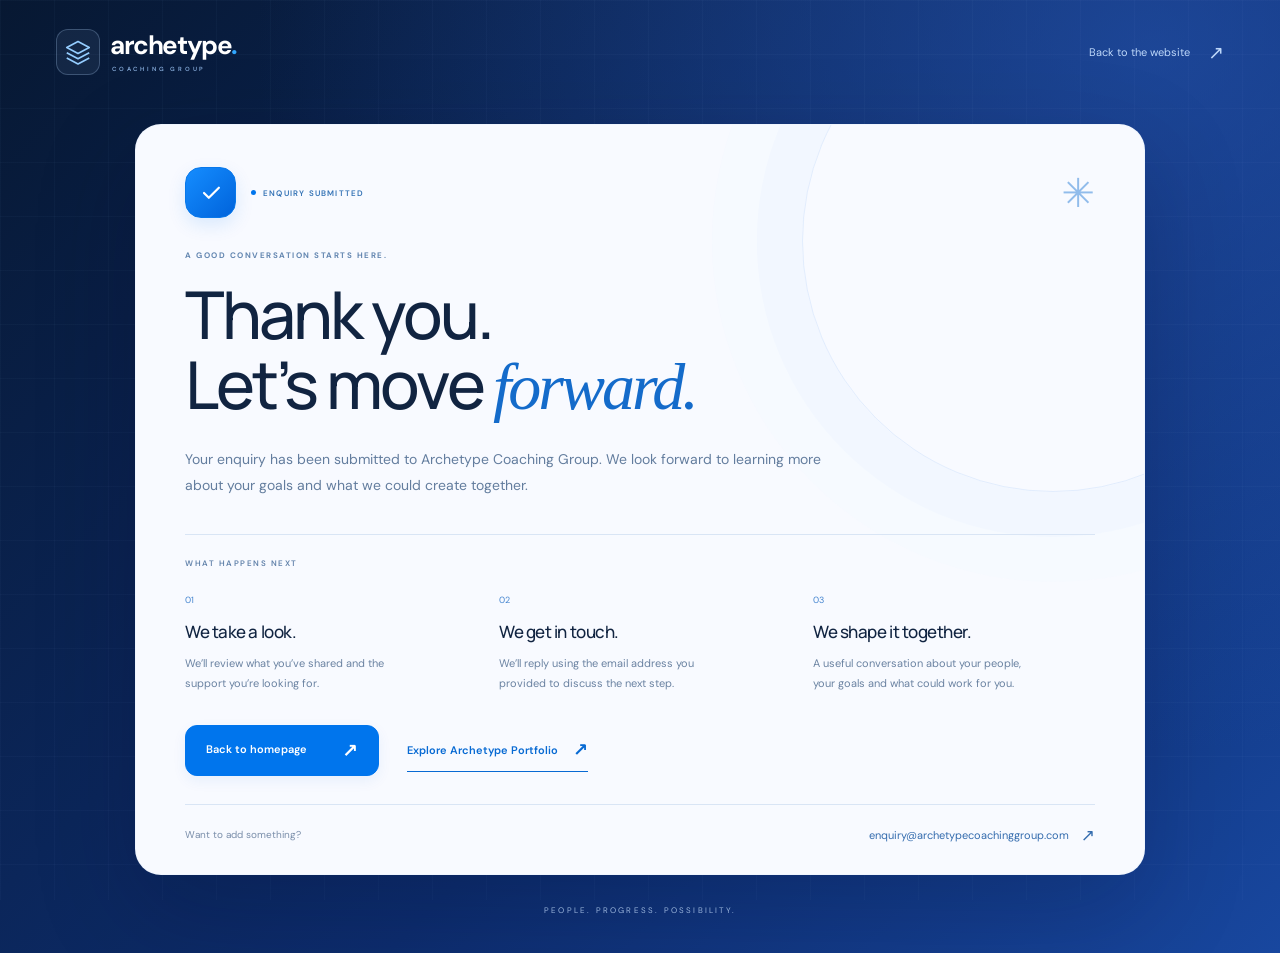
==== commit c20e9d67: "Refine hero artwork and add branded enquiry confirmation flow" ====
--- a/thank-you.html
+++ b/thank-you.html
@@ -1,2 +1,27 @@
 <!DOCTYPE html>
-<html lang="en"><head><meta charset="UTF-8"><meta name="viewport" content="width=device-width, initial-scale=1"><meta name="robots" content="noindex"><title>Thank you — Archetype</title><script src="https-only.js"></script><link rel="icon" href="assets/favicon.svg" type="image/svg+xml"><link rel="stylesheet" href="styles.css"></head><body><main class="section-shell section-space"><p class="eyebrow">ARCHETYPE COACHING GROUP</p><h1 style="margin-top:30px">Thank you.<br><span class="serif-word">Let’s move forward.</span></h1><p style="margin:30px 0;max-width:560px;line-height:1.9;color:#607796">Your enquiry has been submitted. We look forward to speaking with you. If you need to contact us directly, email <a href="mailto:enquiry@archetypecoachinggroup.com">enquiry@archetypecoachinggroup.com</a>.</p><a class="button" href="/">Back to Archetype <span aria-hidden="true">↗</span></a></main></body></html>
+<html lang="en">
+<head>
+  <meta charset="UTF-8"><meta name="viewport" content="width=device-width, initial-scale=1">
+  <meta name="robots" content="noindex"><meta name="theme-color" content="#091b46">
+  <title>Enquiry received — Archetype Coaching Group</title>
+  <script src="https-only.js"></script>
+  <link rel="icon" type="image/svg+xml" href="assets/favicon.svg">
+  <link rel="stylesheet" href="styles.css?v=polished-confirmation-4">
+</head>
+<body class="confirmation-body">
+  <a class="skip-link" href="#confirmation">Skip to confirmation</a>
+  <header class="confirmation-header"><a class="brand" href="/" aria-label="Archetype home"><span class="brand-symbol" aria-hidden="true"><svg viewBox="0 0 40 40" fill="none"><path d="m5 14 15-8 15 8-15 8-15-8Zm0 7 15 8 15-8M5 28l15 8 15-8" stroke="currentColor" stroke-width="2.2" stroke-linejoin="round"/></svg></span><span>archetype<span class="brand-period">.</span><span class="brand-sub">COACHING GROUP</span></span></a><a class="confirmation-back" href="/">Back to the website <span aria-hidden="true">↗</span></a></header>
+  <main class="confirmation-main" id="confirmation">
+    <section class="confirmation-card" aria-labelledby="confirmation-title">
+      <div class="confirmation-card-top"><div class="confirmation-check" aria-hidden="true"><svg viewBox="0 0 32 32" fill="none"><path d="m8 16 5.5 5.5L25 10" stroke="currentColor" stroke-width="2.5" stroke-linecap="round" stroke-linejoin="round"/></svg></div><span class="confirmation-status"><span class="status-dot"></span> ENQUIRY SUBMITTED</span><span class="confirmation-card-mark" aria-hidden="true">✳</span></div>
+      <p class="eyebrow">A GOOD CONVERSATION STARTS HERE.</p>
+      <h1 id="confirmation-title">Thank you.<br>Let’s move <span class="serif-word">forward.</span></h1>
+      <p class="confirmation-message">Your enquiry has been submitted to Archetype Coaching Group. We look forward to learning more about your goals and what we could create together.</p>
+      <div class="confirmation-next"><p>WHAT HAPPENS NEXT</p><div class="confirmation-steps"><article><span>01</span><h2>We take a look.</h2><p>We’ll review what you’ve shared and the support you’re looking for.</p></article><article><span>02</span><h2>We get in touch.</h2><p>We’ll reply using the email address you provided to discuss the next step.</p></article><article><span>03</span><h2>We shape it together.</h2><p>A useful conversation about your people, your goals and what could work for you.</p></article></div></div>
+      <div class="confirmation-actions"><a class="button" href="/">Back to homepage <span aria-hidden="true">↗</span></a><a class="text-link" href="/#portfolio">Explore Archetype Portfolio <span aria-hidden="true">↗</span></a></div>
+      <div class="confirmation-contact"><span>Want to add something?</span><a href="mailto:enquiry@archetypecoachinggroup.com">enquiry@archetypecoachinggroup.com <span aria-hidden="true">↗</span></a></div>
+    </section>
+    <p class="confirmation-signoff">PEOPLE. PROGRESS. POSSIBILITY.</p>
+  </main>
+</body>
+</html>
--- a/styles.css
+++ b/styles.css
@@ -564,3 +564,115 @@
 .email-alternative>a{font-size:12px;color:#086ad3;display:inline-flex;gap:15px;align-items:center;text-decoration:underline;text-underline-offset:4px}
 .email-alternative>a>span{font-size:17px}
 .email-alternative>p{font-size:10px;line-height:1.8;color:#6a82a1;margin-top:9px}
+.portfolio-use-cases{display:flex;flex-wrap:wrap;gap:12px;margin-top:-8px}
+.portfolio-use-cases>span{background:#eaf2ff;border:1px solid #d5e5fc;border-radius:30px;padding:10px 16px;color:#31679e;font-size:11px;line-height:1.5}
+@media(max-width:700px){.portfolio-use-cases{gap:9px;margin-top:-5px}.portfolio-use-cases>span{font-size:10px;padding:9px 13px}}
+/* Human, editorial photography and final visual polish. */
+.site-header{position:sticky;top:0;z-index:40;box-shadow:0 8px 30px #0317360a}
+.product-visual-caption{font-size:9px;letter-spacing:.5px;line-height:1.7;color:#7a8fa9;text-align:right;margin-top:14px}
+.expert-promise.human-expertise{display:grid;grid-template-columns:1.05fr 1fr;gap:0;padding:0;align-items:stretch;border-radius:24px;margin-top:30px;background:linear-gradient(130deg,#0c2555,#16448f);box-shadow:0 18px 45px #0d356711}
+.expert-promise.human-expertise:after{right:-190px;bottom:-180px;width:440px;height:440px}
+.expert-photo{margin:0;position:relative;min-height:430px;overflow:hidden;isolation:isolate}
+.expert-photo:after,.approach-photo:after{content:'';position:absolute;inset:0;background:linear-gradient(180deg,transparent 38%,#081c39b3 100%);pointer-events:none;z-index:1}
+.expert-photo img{position:absolute;inset:0;display:block;width:100%;height:100%;object-fit:cover;object-position:52% center;transition:transform .9s ease}
+.expert-photo:hover img,.approach-photo:hover img{transform:scale(1.025)}
+.expert-photo figcaption{position:absolute;bottom:28px;left:30px;right:25px;z-index:2;color:#fff}
+.expert-photo figcaption>span,.approach-photo figcaption>span{font-size:8px;letter-spacing:1.8px;color:#d5e9ff;display:block;margin-bottom:13px;font-weight:600}
+.expert-photo figcaption strong{font-family:var(--display);font-weight:500;font-size:29px;letter-spacing:-.9px;line-height:1.15}
+.expert-promise-body{padding:42px 40px;position:relative;z-index:2;display:flex;flex-direction:column;justify-content:center}
+.expert-promise-body .eyebrow{font-size:8px;letter-spacing:1.4px;margin-bottom:20px}
+.human-expertise .expert-promise-body h3{font-size:33px;letter-spacing:-1.2px;line-height:1.18;margin-bottom:23px}
+.human-expertise .expert-promise-copy p{font-size:13px;line-height:1.9}
+.human-expertise .expert-promise-copy p+p{font-size:12px;color:#b9d0ed;margin-top:16px}
+.expert-principles{display:flex;flex-wrap:wrap;gap:8px;margin-top:28px}
+.expert-principles>span{font-size:8px;letter-spacing:.4px;line-height:1.7;color:#c4e0ff;border:1px solid #c4e0ff2d;border-radius:30px;padding:6px 10px;background:#c4e0ff05}
+.human-approach{display:grid;grid-template-columns:1fr 1.05fr;gap:75px;align-items:center}
+.approach-photo{margin:0;position:relative;min-height:490px;height:100%;overflow:hidden;isolation:isolate;border-radius:22px;border:1px solid #d2dfef;background:#dce6f1}
+.approach-photo img{display:block;position:absolute;inset:0;width:100%;height:100%;object-fit:cover;object-position:51% center;transition:transform .9s ease}
+.approach-photo:after{background:linear-gradient(180deg,#061a3000 35%,#081c39a3 100%)}
+.approach-photo figcaption{position:absolute;bottom:32px;left:32px;right:65px;z-index:2;color:white}
+.approach-photo figcaption strong{font-family:var(--display);font-weight:500;font-size:36px;line-height:1.1;letter-spacing:-1.3px}
+.photo-corner-mark{position:absolute;z-index:2;bottom:32px;right:28px;border:1px solid #eef6ff60;color:white;border-radius:50%;width:37px;height:37px;display:grid;place-items:center;font-size:22px}
+.human-approach .process-grid{display:flex;flex-direction:column;gap:0;margin:0}
+.human-approach .process-grid article{display:grid;grid-template-columns:39px 1fr;gap:20px;border-top:1px solid #cbdcf0;padding:29px 0}
+.human-approach .process-grid article:last-child{padding-bottom:0}
+.human-approach .process-number{display:block;border:0;padding-top:4px;font-size:11px;color:#4283c9}
+.human-approach .process-number i{display:none}
+.human-approach .process-grid h3{font-size:24px;letter-spacing:-.7px;margin:0 0 13px;font-weight:500}
+.human-approach .process-grid p{font-size:14px;line-height:1.9;max-width:390px;color:#647e9e}
+.programme-detail-grid details{transition:background .2s,border-color .2s}
+.programme-detail-grid details[open]{background:white;border-color:#bdd4f2}
+.product-story-card{border-color:#e0e8f4;box-shadow:0 7px 25px #0d326906}
+.product-story-copy{padding-bottom:29px}
+@media(max-width:1150px){.expert-photo{min-height:440px}.expert-promise-body{padding:35px 30px}.human-expertise .expert-promise-body h3{font-size:29px}.human-approach{gap:45px}.approach-photo{min-height:470px}.human-approach .process-grid h3{font-size:22px}.human-approach .process-grid p{font-size:13px}.human-approach .process-grid article{gap:17px;padding-block:25px}}
+@media(max-width:900px){.expert-promise.human-expertise{grid-template-columns:1fr 1fr}.expert-photo{min-height:470px}.expert-photo figcaption{left:24px;bottom:25px}.expert-photo figcaption strong{font-size:25px}.expert-photo figcaption>span{font-size:7px;letter-spacing:1.2px}.expert-promise-body{padding:30px 25px}.human-expertise .expert-promise-body h3{font-size:26px}.expert-promise-body .eyebrow{font-size:7px;letter-spacing:.8px}.human-expertise .expert-promise-copy p{font-size:12px}.human-expertise .expert-promise-copy p+p{font-size:11px}.expert-principles{gap:7px;margin-top:23px}.expert-principles>span{font-size:7px;padding:6px 9px}.human-approach{gap:30px}.approach-photo{min-height:450px}.approach-photo figcaption{left:25px;bottom:27px}.approach-photo figcaption strong{font-size:31px}.approach-photo figcaption>span{font-size:7px;letter-spacing:1.2px}.photo-corner-mark{right:22px;bottom:27px;width:32px;height:32px;font-size:19px}.human-approach .process-grid article{grid-template-columns:25px 1fr;gap:14px;padding-block:24px}.human-approach .process-grid h3{font-size:20px}.human-approach .process-grid p{font-size:12px}}
+@media(max-width:700px){.expert-promise.human-expertise{grid-template-columns:1fr;border-radius:19px;margin-top:23px}.expert-photo{min-height:0;height:300px}.expert-photo img{object-position:center 46%}.expert-photo figcaption{left:25px;bottom:25px}.expert-photo figcaption strong{font-size:28px}.expert-photo figcaption>span{font-size:7px;letter-spacing:1.2px}.expert-promise-body{padding:30px 26px 32px}.expert-promise-body .eyebrow{font-size:7px;letter-spacing:1.1px;margin-bottom:20px}.human-expertise .expert-promise-body h3{font-size:30px;letter-spacing:-1px;margin-bottom:22px}.human-expertise .expert-promise-copy p{font-size:14px;line-height:1.85}.human-expertise .expert-promise-copy p+p{font-size:12px;line-height:1.9}.expert-principles{gap:8px;margin-top:25px}.expert-principles>span{font-size:8px;padding:6px 10px}.human-approach{grid-template-columns:1fr;gap:30px}.approach-photo{min-height:0;height:350px;border-radius:19px}.approach-photo img{object-position:54% center}.approach-photo figcaption{left:26px;bottom:29px}.approach-photo figcaption strong{font-size:35px}.approach-photo figcaption>span{font-size:8px;letter-spacing:1.4px}.photo-corner-mark{right:26px;bottom:29px;width:35px;height:35px;font-size:21px}.human-approach .process-grid article{grid-template-columns:29px 1fr;gap:17px;padding-block:25px}.human-approach .process-grid h3{font-size:23px;letter-spacing:-.7px}.human-approach .process-grid p{font-size:14px;line-height:1.85;max-width:none}.human-approach .process-number{font-size:10px;padding-top:4px}.product-visual-caption{text-align:left;font-size:9px;margin-top:15px}.product-story-copy{padding-bottom:27px}}
+@media(max-width:370px){.expert-photo{height:270px}.expert-promise-body{padding:28px 23px}.human-expertise .expert-promise-body h3{font-size:27px}.expert-principles>span{font-size:7px;padding:6px 9px}.approach-photo{height:310px}.approach-photo figcaption strong{font-size:31px}.human-approach .process-grid article{gap:13px}.human-approach .process-grid h3{font-size:21px}}
+@media(prefers-reduced-motion:reduce){.expert-photo:hover img,.approach-photo:hover img{transform:none}}
+
+/* Balanced homepage: one connected offer, with clear routes into each part. */
+.hero .hero-description{font-size:15px;line-height:1.85;max-width:590px}
+.hero .hero-description .desktop-break{display:none}
+.hero .button-row{gap:24px}
+.hero .hero-bottom{margin-top:38px}
+.hero-art .label-tech{right:15px;bottom:113px}
+.expertise .journey-cards .service-card>p{line-height:1.85}
+@media(min-width:1151px){.hero{grid-template-columns:1.08fr 1fr;gap:50px}.hero h1{font-size:clamp(64px,6vw,87px);letter-spacing:-4.4px}.hero h1 .serif-word{letter-spacing:-4.4px}.hero-art{min-height:510px}}
+@media(max-width:1150px){.hero .hero-description{font-size:14px}.hero .button-row{gap:19px}}
+@media(max-width:900px){.hero .hero-description{font-size:12px}.hero .button-row{gap:15px}.hero .hero-bottom{margin-top:27px}}
+@media(max-width:700px){.hero .hero-description{font-size:14px;line-height:1.85;max-width:430px}.hero .eyebrow{font-size:8px;letter-spacing:1.3px}.hero .button-row{gap:21px}.hero .button{font-size:11px;padding:16px 18px;gap:20px}.hero .text-link{font-size:10px}.hero-art{min-height:390px}.hero-art .label-tech{right:18px;bottom:96px}}
+@media(max-width:370px){.hero-art{min-height:355px}.hero-art .label-tech{right:12px;bottom:82px}.hero .button{font-size:10px;gap:14px;padding:15px}.hero .button-row{gap:15px}.hero .text-link{font-size:9px;gap:9px}}
+
+.hero-intro-line{display:block;font-size:17px;line-height:1.6;font-weight:500;color:#eef5ff;margin-bottom:10px}
+@media(max-width:900px){.hero-intro-line{font-size:15px}}
+@media(max-width:700px){.hero-intro-line{font-size:16px;line-height:1.7;margin-bottom:10px}}
+/* Refined hero art and a complete branded enquiry confirmation. */
+.hero-art.premium-hero-art{margin:0;position:relative;background:radial-gradient(ellipse at 80% 80%,#2352a0,#091b46 85%);overflow:hidden;border-radius:24px;border:1px solid #b2d6ff35;min-height:510px;isolation:isolate;box-shadow:0 25px 65px #020e2c2b,inset 0 1px 0 #b7d7ff18}
+.premium-hero-art>img{position:absolute;inset:0;display:block;width:100%;height:100%;object-fit:contain}
+.premium-hero-art:after{content:'';position:absolute;inset:0;background:linear-gradient(180deg,#06152c0a 55%,#06152c8c);pointer-events:none;z-index:1}
+.premium-art-top{position:absolute;left:25px;right:25px;top:22px;display:flex;justify-content:space-between;gap:15px;align-items:center;z-index:2}
+.premium-art-top>span:first-child{font-size:7px;color:#aac9ed;letter-spacing:1.6px;font-weight:500}
+.premium-art-mark{font-family:Georgia,serif;font-size:29px;letter-spacing:-2px;color:#dfedff;line-height:1}
+.premium-art-mark>span{color:#4aaeff;font-family:Arial,sans-serif;font-size:23px;margin-left:1px}
+.premium-hero-art>figcaption{position:absolute;left:27px;bottom:27px;right:27px;display:flex;justify-content:space-between;align-items:end;gap:25px;z-index:2}
+.premium-hero-art>figcaption>span{font-size:6px;letter-spacing:1.3px;line-height:1.9;color:#a9c6ea;max-width:130px}
+.premium-hero-art>figcaption>strong{font-family:var(--display);font-size:18px;font-weight:400;line-height:1.3;letter-spacing:-.4px;color:#e1edff;text-align:right}
+.secure-form-fallback{padding:16px;border:1px solid #cfdef3;border-radius:12px;background:#f2f7ff;margin-top:14px}
+.secure-form-fallback[hidden]{display:none}
+.secure-form-fallback>.button{width:100%;font-size:12px;background:#164480;border-color:#164480}
+.secure-form-fallback>p{font-size:10px;color:#627da1;line-height:1.8;margin-top:10px}
+.confirmation-body{min-height:100vh;background:radial-gradient(ellipse at 90% 5%,#2859b894,transparent 55%),linear-gradient(135deg,#071832,#0d2d6e 60%,#18479f);color:#fff;position:relative;isolation:isolate}
+.confirmation-body:before{content:'';position:fixed;inset:0;background-image:linear-gradient(#aecfff08 1px,transparent 1px),linear-gradient(90deg,#aecfff08 1px,transparent 1px);background-size:54px 54px;pointer-events:none;z-index:-1}
+.confirmation-header{max-width:1440px;margin:auto;padding:29px 56px;display:flex;justify-content:space-between;align-items:center;gap:25px}
+.confirmation-back{font-size:11px;color:#bed8fa;display:flex;gap:18px;align-items:center}
+.confirmation-back>span{font-size:19px}
+.confirmation-main{max-width:1010px;width:calc(100% - 80px);margin:20px auto 0;padding-bottom:36px}
+.confirmation-card{position:relative;background:#f8faff;border:1px solid #c2daf82b;border-radius:26px;padding:42px 49px 28px;box-shadow:0 35px 100px #020c2c35;color:#112441;overflow:hidden;isolation:isolate}
+.confirmation-card:after{content:'';position:absolute;right:-160px;top:-135px;width:500px;height:500px;border-radius:50%;border:1px solid #cce0fb80;box-shadow:0 0 0 45px #e9f2ff60,0 0 0 90px #edf5ff40;z-index:-1;pointer-events:none}
+.confirmation-card-top{display:flex;align-items:center;gap:15px;margin-bottom:31px}
+.confirmation-check{display:grid;place-items:center;width:51px;height:51px;background:linear-gradient(135deg,#158dff,#0063db);border:1px solid #0878ea;border-radius:16px;color:white;box-shadow:0 7px 18px #0075ed20}
+.confirmation-check>svg{width:28px;height:28px}
+.confirmation-status{font-size:8px;letter-spacing:1.2px;display:flex;gap:7px;align-items:center;color:#3372b5;font-weight:600}
+.confirmation-status .status-dot{width:5px;height:5px;background:#0075ed}
+.confirmation-card-mark{margin-left:auto;color:#91bceb;font-size:40px;line-height:1}
+.confirmation-card>.eyebrow{color:#6487b1;font-size:8px;letter-spacing:1.5px;margin-bottom:18px}
+.confirmation-card h1{font-size:66px;letter-spacing:-3px;line-height:1.06;font-weight:500}
+.confirmation-card h1 .serif-word{letter-spacing:-3px;color:#146bca}
+.confirmation-message{max-width:640px;color:#637d9e;font-size:14px;line-height:1.9;margin-top:24px}
+.confirmation-next{margin-top:35px;padding-top:23px;border-top:1px solid #d9e5f5}
+.confirmation-next>p{font-size:8px;letter-spacing:1.5px;font-weight:600;color:#6383ab}
+.confirmation-steps{display:grid;grid-template-columns:repeat(3,minmax(0,1fr));gap:32px;margin-top:20px}
+.confirmation-steps article>span{font-size:9px;color:#4384cf}
+.confirmation-steps h2{font-size:17px;font-weight:500;line-height:1.3;letter-spacing:-.45px;margin:13px 0 10px}
+.confirmation-steps article>p{font-size:11px;line-height:1.85;color:#6b83a2;max-width:230px}
+.confirmation-actions{display:flex;gap:28px;align-items:center;flex-wrap:wrap;margin-top:31px}
+.confirmation-actions .button{font-size:11px;padding:15px 20px;gap:35px}
+.confirmation-actions .text-link{font-size:11px;gap:15px}
+.confirmation-contact{display:flex;align-items:center;justify-content:space-between;gap:20px;border-top:1px solid #d9e5f5;margin-top:28px;padding-top:19px;font-size:10px;color:#7a8eaa}
+.confirmation-contact>a{font-size:11px;color:#346cae;display:flex;gap:12px;align-items:center;overflow-wrap:anywhere}
+.confirmation-contact>a>span{font-size:17px}
+.confirmation-signoff{font-size:8px;letter-spacing:2.2px;text-align:center;color:#acc9ef;line-height:1.8;margin-top:28px}
+@media(max-width:1150px){.hero-art.premium-hero-art{min-height:470px}.confirmation-card h1{font-size:60px}.confirmation-card{padding:38px 40px 27px}}
+@media(max-width:900px){.hero-art.premium-hero-art{min-height:435px}.premium-art-top{left:19px;right:19px;top:20px}.premium-art-top>span:first-child{font-size:6px;letter-spacing:1px}.premium-hero-art>figcaption{left:20px;right:20px;bottom:23px;gap:17px}.premium-hero-art>figcaption>span{font-size:5px;letter-spacing:.8px}.premium-hero-art>figcaption>strong{font-size:16px}.confirmation-header{padding:25px 32px}.confirmation-main{width:calc(100% - 64px);margin-top:15px}.confirmation-card{padding:35px 32px 25px;border-radius:22px}.confirmation-card h1{font-size:54px;letter-spacing:-2.6px}.confirmation-steps{gap:22px}.confirmation-message{font-size:13px}.confirmation-steps h2{font-size:16px}.confirmation-steps article>p{font-size:10px}}
+@media(max-width:700px){.hero-art.premium-hero-art{min-height:430px;border-radius:21px}.premium-art-top{left:23px;right:23px;top:20px}.premium-art-top>span:first-child{font-size:6px;letter-spacing:1.1px}.premium-hero-art>figcaption{left:23px;right:23px;bottom:23px;gap:20px}.premium-hero-art>figcaption>span{font-size:5px;letter-spacing:1px;max-width:110px}.premium-hero-art>figcaption>strong{font-size:17px}.confirmation-header{padding:23px 20px;gap:16px}.confirmation-header .brand{font-size:23px}.confirmation-header .brand-sub{font-size:5px;letter-spacing:2.3px}.confirmation-back{font-size:9px;gap:9px}.confirmation-back>span{font-size:17px}.confirmation-main{width:calc(100% - 32px);margin-top:17px;padding-bottom:28px}.confirmation-card{padding:29px 24px 24px;border-radius:20px}.confirmation-card-top{gap:12px;margin-bottom:29px}.confirmation-check{width:43px;height:43px;border-radius:13px}.confirmation-check>svg{width:24px;height:24px}.confirmation-status{font-size:6px;letter-spacing:.9px}.confirmation-card-mark{font-size:31px}.confirmation-card>.eyebrow{font-size:6px;letter-spacing:1px;margin-bottom:18px}.confirmation-card h1{font-size:43px;letter-spacing:-2.1px;line-height:1.1}.confirmation-card h1 .serif-word{letter-spacing:-2px}.confirmation-message{font-size:13px;line-height:1.9;margin-top:23px}.confirmation-next{margin-top:29px;padding-top:22px}.confirmation-next>p{font-size:7px;letter-spacing:1.2px}.confirmation-steps{grid-template-columns:1fr;gap:22px;margin-top:22px}.confirmation-steps article{display:grid;grid-template-columns:24px 1fr;column-gap:11px}.confirmation-steps article>span{grid-column:1;grid-row:1/3;padding-top:4px;font-size:8px}.confirmation-steps h2{grid-column:2;margin:0 0 8px;font-size:18px}.confirmation-steps article>p{grid-column:2;font-size:12px;max-width:none;line-height:1.85}.confirmation-actions{display:grid;gap:17px;margin-top:28px}.confirmation-actions .button{width:100%;font-size:11px}.confirmation-actions .text-link{font-size:10px;justify-self:start;gap:14px}.confirmation-contact{display:block;margin-top:26px;padding-top:18px}.confirmation-contact>span{display:block;font-size:10px;margin-bottom:10px}.confirmation-contact>a{font-size:10px;gap:9px;line-height:1.8}.confirmation-signoff{font-size:7px;letter-spacing:1.6px;margin-top:23px}}
+@media(max-width:370px){.hero-art.premium-hero-art{min-height:375px}.premium-art-top{left:19px;right:19px}.premium-art-top>span:first-child{font-size:5px;letter-spacing:.8px}.premium-hero-art>figcaption{left:19px;right:19px;bottom:21px;gap:15px}.premium-hero-art>figcaption>span{font-size:4px;letter-spacing:.9px}.premium-hero-art>figcaption>strong{font-size:15px}.confirmation-header .brand{font-size:20px}.confirmation-header .brand-symbol{width:33px;height:37px}.confirmation-header .brand-symbol svg{width:25px;height:25px}.confirmation-back{font-size:8px;gap:7px}.confirmation-card{padding:26px 21px 23px}.confirmation-card h1{font-size:37px;letter-spacing:-1.8px}.confirmation-card h1 .serif-word{letter-spacing:-1.7px}.confirmation-status{font-size:5px;letter-spacing:.8px}.confirmation-message{font-size:12px}.confirmation-contact>a{font-size:9px}}
